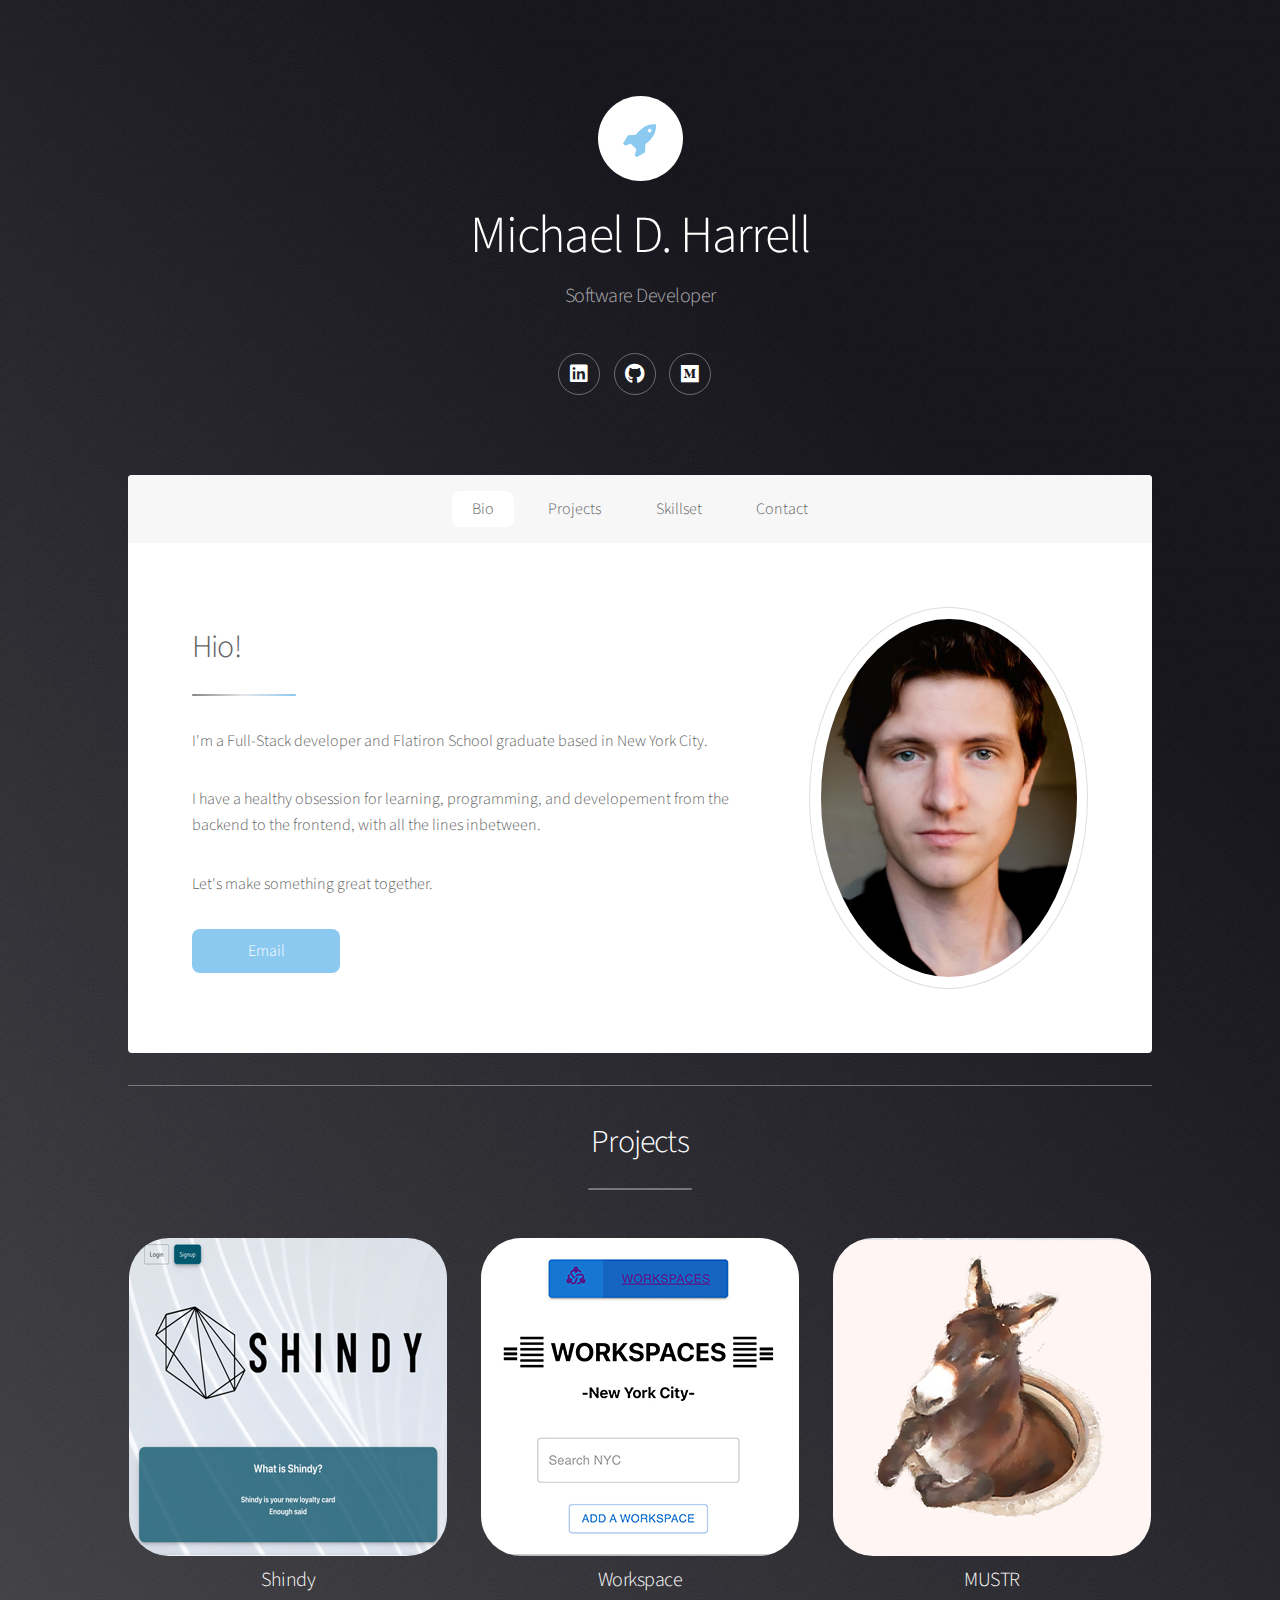
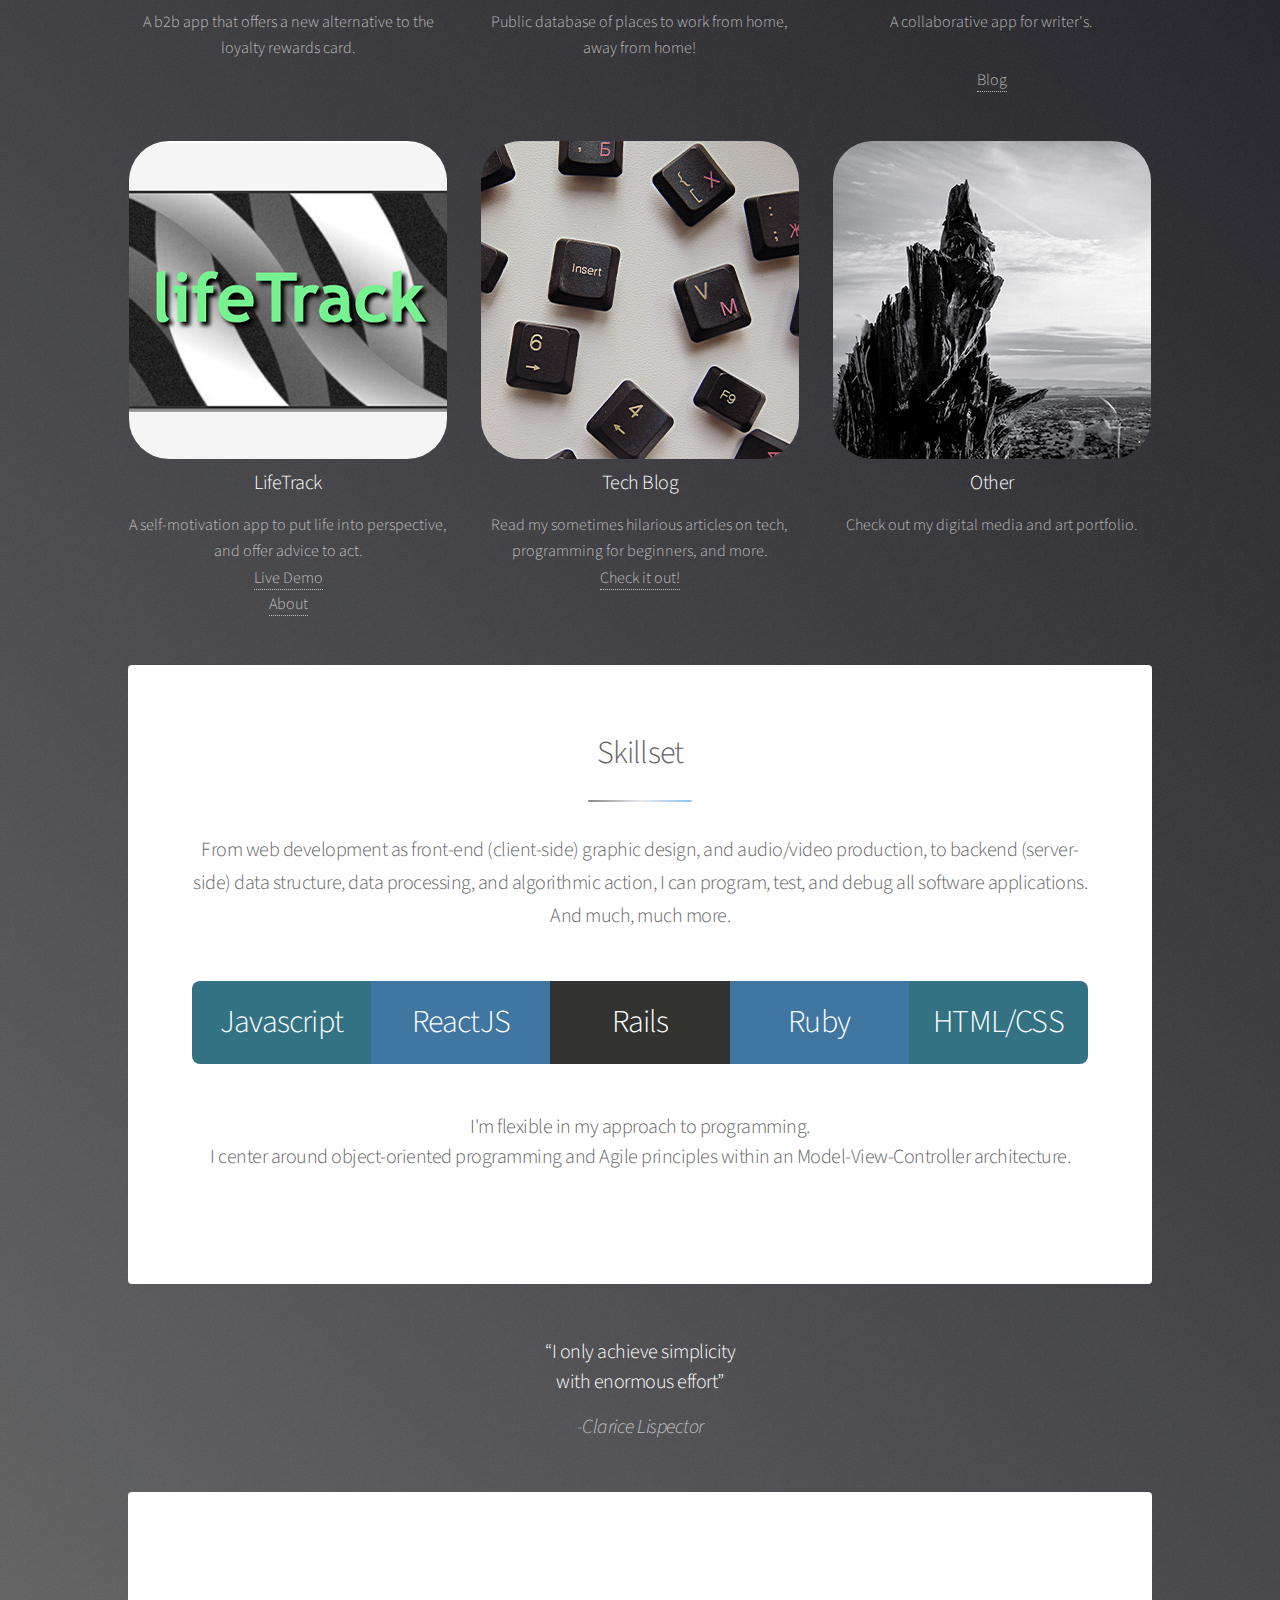
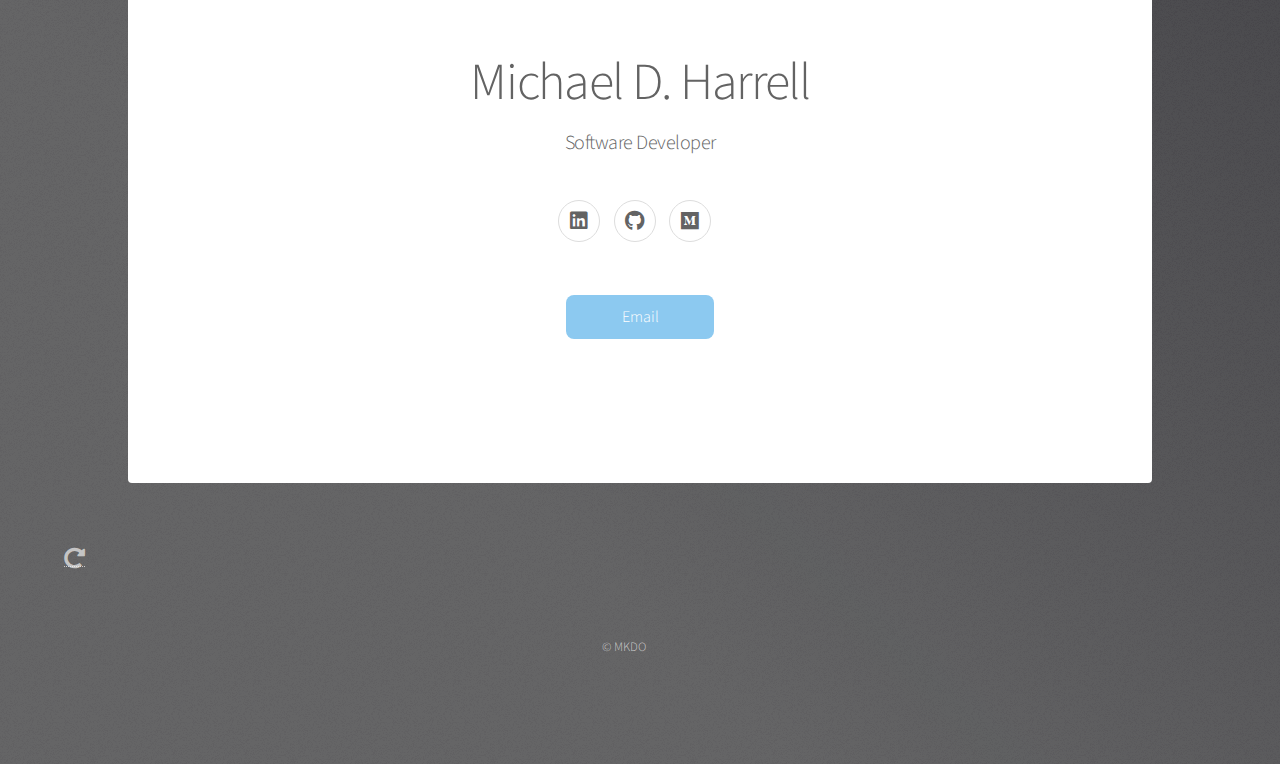
==== index.html @ c62cc888 "initial commit" ====
<!DOCTYPE HTML>

<html>
	<head>
		<title>MKDO - Michael D Harrell</title>
		<meta charset="utf-8" />
		<meta name="viewport" content="width=device-width, initial-scale=1, user-scalable=no" />
		<link rel="stylesheet" href="assets/css/main.css" />
		<noscript><link rel="stylesheet" href="assets/css/noscript.css" /></noscript>
	</head>
	<body class="is-preload">

		<!-- Wrapper -->
			<div id="wrapper">

				<!-- Header -->
					<header id="header" class="alt">
						<span class="logo"><img src="images/logo.svg" alt="" /></span>
						<h1>Michael D. Harrell</h1>
						<p>
						Software Developer
						<br/></p>
						<ul class="icons">
							
							<li><a href="https://www.linkedin.com/in/mdharrell/" class="icon brands fa-linkedin alt" target="_blank"><span class="label">LinkedIn</span></a></li>
							<li><a href="https://github.com/mikahado" class="icon brands fa-github alt" target="_blank"><span class="label">GitHub</span></a></li>
							<li><a href="https://medium.com/@mikahado" class="icon brands fa-medium alt" target="_blank"><span class="label">Medium</span></a></li>
							<br/>
							
						</ul>
					</header>

				<!-- Nav -->
					<nav id="nav">
						<ul>
							<li><a href="#intro" class="active">Bio</a></li>
							<li><a href="#first">Projects</a></li>
							<li><a href="#second">Skillset</a></li>
							<li><a href="#cta">Contact</a></li>
						</ul>
					</nav>

				<!-- Main -->
					<div id="main">

						<!-- Introduction -->
							<section id="intro" class="main">
								<div class="spotlight">
									<div class="content">
										<header class="major">
											<h2>Hio!</h2>
										</header>
										
											<p>I'm a Full-Stack developer and Flatiron School graduate based in New York City.  
											</p>
											<p>I have a healthy obsession for learning, programming, and developement from the backend to the frontend, with all the lines inbetween.
											</p>
											<p>Let's make something great together. </p>
										
											
										<ul class="actions">
											<!-- <li><a href="bio.html" class="button">Read full bio</a></li> -->
											<li><a href="mailto:maikaharrell@gmail.com" class="button primary">Email</a></li>
										</ul>
									</div>
									<span class="image"><img src="images/mdharrell_small.jpg" alt="" /></span>
								</div>
								
							</section>
					</div>
			</div>

				<div id="wrapper">

						<!-- First Section -->
							<section id="first" class="main special">
								<header class="major">
									<hr/>
									<h2>Projects</h2>
								</header>
								
								<ul class="features">
									
									<li>
										
										<span class="image">
											<a target="_blank"  href="https://youtu.be/P2PpG6NVFHs">
											<img src="images/shindy_screenshot_smallv.jpg" alt="shindy" />
											</a>
										</span>
										
										<h3>Shindy</h3>
										<p>A b2b app that offers a new alternative to the loyalty rewards card.</p>
									
									</li>
								
									<li>
										
											<span class="image">
												<a target="_blank"  href="https://youtu.be/khm_k8wRPrE">
												<img src="images/workspaces_screenshot_small.jpg" alt="Workspace" />
											</a>
											</span>
										
										<h3>Workspace</h3>
										<p>Public database of places to work from home, away from home!</p>
									</li>
									<li>
										<!-- <span class="icon solid major style6 fa-code"></span> -->
										
											<span class="image">
												<a target="_blank"  href="https://youtu.be/iMSgcv0vcgU">
												<img src="images/teh_screenshot_small.jpg" alt="MUSTR" />
											</a>
											</span>
										
										<h3>MUSTR</h3>
										<p>A collaborative app for writer's.</p>
										<a href="https://medium.com/@mikahado/console-blog-lifetrack-38d3f0a2bafc" target="_blank">Blog</a>
									</li>
									<li>
										<span class="image">
											<a target="_blank"  href="https://youtu.be/rjQ2OZssWQ4">
											<img src="images/lifetrack_screenshot_small.jpg" alt="" />
											</a>
										</span>
										<h3>LifeTrack</h3>
										<p>A self-motivation app to put life into perspective, and offer advice to act.
											<br/>

										<a href="https://medium.com/@mikahado/console-blog-lifetrack-38d3f0a2bafc" target="_blank">Live Demo</a>
										<br/>
										<a href="https://medium.com/@mikahado/console-blog-lifetrack-38d3f0a2bafc" target="_blank">About</a>
										
									</p>

									</li>

									<li>
										<span class="image">
											<a target="_blank"  href="https://medium.com/@mikahado">
											<img src="images/keyboard2_screenshot_small.jpg" alt="" />
										</a>
										</span>
										<h3>Tech Blog</h3>
										<p>Read my sometimes hilarious articles on tech, programming for beginners, and more.
											<br />
										<a href="https://medium.com/@mikahado" target="_blank">Check it out!</a>
										</p>
										
									</li>

									<li>
										<span class="image">
											<a target="_blank"  href="https://maikaharrell.myportfolio.com/home">
											<img src="images/nm_screenshot_small.jpg" alt="" />
											</a>
										</span>
										<h3>Other</h3>
										<p>Check out my digital media and art portfolio.</p>
									</li>

								</ul>
								<!-- <footer class="major">
									<ul class="actions special">
										<li><a href="generic.html" class="button">More Projects</a></li>
									</ul>
								</footer> -->

							</section>
						</div>
						<!-- Second Section -->
					<div id="wrapper">
						<div id="main">
							<section id="second" class="main special">
								<header class="major">
									<h2>Skillset</h2>
									<p>From web development as front-end (client-side) graphic design, and audio/video production, to backend (server-side) data structure, data processing, and algorithmic action, I can program, test, and debug all software applications. And much, much more.</p>
									
								</header>
								<ul class="statistics">
									<li class="style3">
										
										<strong>Javascript</strong> 
									</li>
									<li class="style1">
										
										<strong>ReactJS</strong> 
									</li>
									<li class="style2">
									
										<strong>Rails</strong> 
									</li>
									<li class="style1">
						
										<strong>Ruby</strong> 
									</li>
									<li class="style3">
										
										<strong>HTML/CSS</strong> 
									</li>
								</ul>
								
								<h3>I'm flexible in my approach to programming. <br/> I center around object-oriented programming and Agile principles within an Model-View-Controller architecture. </h3> 
						
								<footer class="major">
									<ul class="actions special">
										<!-- <li><a href="generic.html" class="button">Learn More</a></li> -->
									</ul>
								</footer>
							</section>
						</div>
					</div>
						<!-- Get Started -->
						<div id="wrapper">
							<section id="cta" class="main special">
								<header class="major">
									<br/><br/>
									<h3>“I only achieve simplicity <br />      with enormous effort”</h3>
									<p><em>-Clarice Lispector</em></p>
									
								</header>
								
								
							</section>
						</div>

					</div>
					<div id="wrapper">


		
						<!-- Main -->
							<div id="main">
		
								<!-- Introduction -->
									<section id="intro" class="main">
										<div class="spotlight">
											<!-- <span class="image"><img src="images/mdharrell_small.jpg" alt="" /></span> -->
											<div class="content">
												<header id="header" class="alt">
											
													<h1>Michael D. Harrell</h1>
													<p>
													Software Developer
													</p>
													<ul class="icons">
														
														<li><a href="https://www.linkedin.com/in/mdharrell/" class="icon brands fa-linkedin alt" target="_blank"><span class="label">LinkedIn</span></a></li>
														<li><a href="https://github.com/mikahado" class="icon brands fa-github alt" target="_blank"><span class="label">GitHub</span></a></li>
														<li><a href="https://medium.com/@mikahado" class="icon brands fa-medium alt" target="_blank"><span class="label">Medium</span></a></li>
														<br/>
<br /><br />
														
															<ul class="actions special">
																<li><a href="mailto:maikaharrell@gmail.com" class="button primary">Email</a></li>
															</ul>
														
														
													</ul>
												</header>
											</div>

											<!-- <footer class="major">
									<ul class="actions special">
										<li><a href="mailto:maikaharrell@gmail.com" class="button primary">Email</a></li>
									</ul>
								</footer> -->
											
										</div>
										
									</section>
							</div>
					</div>

					


					<footer id="footer" class="main">

						<ul class="icons">
														
							<li>
								<a href="#" class="fas fa-redo-alt fa-lg" >
								
								
								<span class="label"></span></a>
							</li>
							
						</ul>
						
						<p class="copyright">&copy; MKDO </p>
					</footer>

			</div>

		<!-- Scripts -->
			<script src="assets/js/jquery.min.js"></script>
			<script src="assets/js/jquery.scrollex.min.js"></script>
			<script src="assets/js/jquery.scrolly.min.js"></script>
			<script src="assets/js/browser.min.js"></script>
			<script src="assets/js/breakpoints.min.js"></script>
			<script src="assets/js/util.js"></script>
			<script src="assets/js/main.js"></script>

	</body>
</html>
---- assets/css/main.css ----
@import url(fontawesome-all.min.css);
@import 'https://fonts.googleapis.com/css?family=Source+Sans+Pro:300,400';


html, body, div, span, applet, object,
iframe, h1, h2, h3, h4, h5, h6, p, blockquote,
pre, a, abbr, acronym, address, big, cite,
code, del, dfn, em, img, ins, kbd, q, s, samp,
small, strike, strong, sub, sup, tt, var, b,
u, i, center, dl, dt, dd, ol, ul, li, fieldset,
form, label, legend, table, caption, tbody,
tfoot, thead, tr, th, td, article, aside,
canvas, details, embed, figure, figcaption,
footer, header, hgroup, menu, nav, output, ruby,
section, summary, time, mark, audio, video {
	margin: 0;
	padding: 0;
	border: 0;
	font-size: 100%;
	font: inherit;
	vertical-align: baseline;}

article, aside, details, figcaption, figure,
footer, header, hgroup, menu, nav, section {
	display: block;}

body {
	line-height: 1;
}

ol, ul {
	list-style: none;
}

blockquote, q {
	quotes: none;
}

	blockquote:before, blockquote:after, q:before, q:after {
		content: '';
		content: none;
	}

table {
	border-collapse: collapse;
	border-spacing: 0;
}

body {
	-webkit-text-size-adjust: none;
}

mark {
	background-color: transparent;
	color: inherit;
}

input::-moz-focus-inner {
	border: 0;
	padding: 0;
}

input, select, textarea {
	-moz-appearance: none;
	-webkit-appearance: none;
	-ms-appearance: none;
	appearance: none;
}

/* Basic */

	@-ms-viewport {
		width: device-width;
	}

	body {
		-ms-overflow-style: scrollbar;
	}

	@media screen and (max-width: 480px) {

		html, body {
			min-width: 320px;
		}

	}

	html {
		box-sizing: border-box;
	}

	*, *:before, *:after {
		box-sizing: inherit;
	}

	body {
		background-color: #d0cbce;
		background-image: url("images/overlay.png"), -moz-linear-gradient(45deg, #f2eff0 15%, #0f0f0f 85%);
		background-image: url("images/overlay.png"), -webkit-linear-gradient(45deg, #f0ebec 15%, #19191a 85%);
		background-image: url("images/overlay.png"), -ms-linear-gradient(45deg, #e1dedf 15%, #131313 85%);
		background-image: url("images/overlay.png"), linear-gradient(45deg, #636262 15%, #131118 85%);
	}

		body.is-preload *, body.is-preload *:before, body.is-preload *:after {
			-moz-animation: none !important;
			-webkit-animation: none !important;
			-ms-animation: none !important;
			animation: none !important;
			-moz-transition: none !important;
			-webkit-transition: none !important;
			-ms-transition: none !important;
			transition: none !important;
		}

/* Type */

	body {
		background-color: #111111;
		color: rgba(255, 255, 255, 0.65);
	}

	body, input, select, textarea {
		font-family: "Source Sans Pro", Helvetica, sans-serif;
		font-size: 17pt;
		font-weight: 300;
		line-height: 1.65;
	}

		@media screen and (max-width: 1680px) {

			body, input, select, textarea {
				font-size: 14pt;
			}

		}

		@media screen and (max-width: 1280px) {

			body, input, select, textarea {
				font-size: 12pt;
			}

		}

		@media screen and (max-width: 360px) {

			body, input, select, textarea {
				font-size: 11pt;
			}

		}

	a {
		-moz-transition: color 0.2s ease, border-bottom 0.2s ease;
		-webkit-transition: color 0.2s ease, border-bottom 0.2s ease;
		-ms-transition: color 0.2s ease, border-bottom 0.2s ease;
		transition: color 0.2s ease, border-bottom 0.2s ease;
		text-decoration: none;
		border-bottom: dotted 1px;
		color: inherit;
	}

		a:hover {
			border-bottom-color: transparent;
		}

	strong, b {
		font-weight: 400;
	}

	em, i {
		font-style: italic;
	}

	p {
		margin: 0 0 2em 0;
	}

		p.content {
			-moz-columns: 20em 2;
			-webkit-columns: 20em 2;
			-ms-columns: 20em 2;
			columns: 20em 2;
			-moz-column-gap: 2em;
			-webkit-column-gap: 2em;
			-ms-column-gap: 2em;
			column-gap: 2em;
			text-align: justify;
		}

	h1, h2, h3, h4, h5, h6 {
		font-weight: 300;
		line-height: 1.5;
		margin: 0 0 0.7em 0;
		letter-spacing: -0.025em;
	}

		h1 a, h2 a, h3 a, h4 a, h5 a, h6 a {
			color: inherit;
			text-decoration: none;
		}

	h1 {
		font-size: 2.5em;
		line-height: 1.2;
	}

	h2 {
		font-size: 1.5em;
	}

	h3 {
		font-size: 1.25em;
	}

	h4 {
		font-size: 1.1em;
	}

	h5 {
		font-size: 0.9em;
	}

	h6 {
		font-size: 0.7em;
	}

	@media screen and (max-width: 736px) {

		h1 {
			font-size: 2em;
		}

	}

	sub {
		font-size: 0.8em;
		position: relative;
		top: 0.5em;
	}

	sup {
		font-size: 0.8em;
		position: relative;
		top: -0.5em;
	}

	blockquote {
		border-left: solid 4px;
		font-style: italic;
		margin: 0 0 2em 0;
		padding: 0.5em 0 0.5em 2em;
	}

	code {
		border-radius: 8px;
		border: solid 1px;
		font-family: "Courier New", monospace;
		font-size: 0.9em;
		margin: 0 0.25em;
		padding: 0.25em 0.65em;
	}

	pre {
		-webkit-overflow-scrolling: touch;
		font-family: "Courier New", monospace;
		font-size: 0.9em;
		margin: 0 0 2em 0;
	}

		pre code {
			display: block;
			line-height: 1.75;
			padding: 1em 1.5em;
			overflow-x: auto;
		}

	hr {
		border: 0;
		border-bottom: solid 1px;
		margin: 2em 0;
	}

		hr.major {
			margin: 3em 0;
		}

	.align-left {
		text-align: left;
	}

	.align-center {
		text-align: center;
	}

	.align-right {
		text-align: right;
	}

	input, select, textarea {
		color: #ffffff;
	}

	a:hover {
		color: #ffffff;
	}

	strong, b {
		color: #ffffff;
	}

	h1, h2, h3, h4, h5, h6 {
		color: #ffffff;
	}

	blockquote {
		border-left-color: rgba(255, 255, 255, 0.35);
	}

	code {
		background: rgba(255, 255, 255, 0.075);
		border-color: rgba(255, 255, 255, 0.35);
	}

	hr {
		border-bottom-color: rgba(255, 255, 255, 0.35);
	}

/* Row */

	.row {
		display: flex;
		flex-wrap: wrap;
		box-sizing: border-box;
		align-items: stretch;
	}

		.row > * {
			box-sizing: border-box;
		}

		.row.gtr-uniform > * > :last-child {
			margin-bottom: 0;
		}

		.row.aln-left {
			justify-content: flex-start;
		}

		.row.aln-center {
			justify-content: center;
		}

		.row.aln-right {
			justify-content: flex-end;
		}

		.row.aln-top {
			align-items: flex-start;
		}

		.row.aln-middle {
			align-items: center;
		}

		.row.aln-bottom {
			align-items: flex-end;
		}

		.row > .imp {
			order: -1;
		}

		.row > .col-1 {
			width: 8.33333%;
		}

		.row > .off-1 {
			margin-left: 8.33333%;
		}

		.row > .col-2 {
			width: 16.66667%;
		}

		.row > .off-2 {
			margin-left: 16.66667%;
		}

		.row > .col-3 {
			width: 25%;
		}

		.row > .off-3 {
			margin-left: 25%;
		}

		.row > .col-4 {
			width: 33.33333%;
		}

		.row > .off-4 {
			margin-left: 33.33333%;
		}

		.row > .col-5 {
			width: 41.66667%;
		}

		.row > .off-5 {
			margin-left: 41.66667%;
		}

		.row > .col-6 {
			width: 50%;
		}

		.row > .off-6 {
			margin-left: 50%;
		}

		.row > .col-7 {
			width: 58.33333%;
		}

		.row > .off-7 {
			margin-left: 58.33333%;
		}

		.row > .col-8 {
			width: 66.66667%;
		}

		.row > .off-8 {
			margin-left: 66.66667%;
		}

		.row > .col-9 {
			width: 75%;
		}

		.row > .off-9 {
			margin-left: 75%;
		}

		.row > .col-10 {
			width: 83.33333%;
		}

		.row > .off-10 {
			margin-left: 83.33333%;
		}

		.row > .col-11 {
			width: 91.66667%;
		}

		.row > .off-11 {
			margin-left: 91.66667%;
		}

		.row > .col-12 {
			width: 100%;
		}

		.row > .off-12 {
			margin-left: 100%;
		}

		.row.gtr-0 {
			margin-top: 0;
			margin-left: 0em;
		}

			.row.gtr-0 > * {
				padding: 0 0 0 0em;
			}

			.row.gtr-0.gtr-uniform {
				margin-top: 0em;
			}

				.row.gtr-0.gtr-uniform > * {
					padding-top: 0em;
				}

		.row.gtr-25 {
			margin-top: 0;
			margin-left: -0.375em;
		}

			.row.gtr-25 > * {
				padding: 0 0 0 0.375em;
			}

			.row.gtr-25.gtr-uniform {
				margin-top: -0.375em;
			}

				.row.gtr-25.gtr-uniform > * {
					padding-top: 0.375em;
				}

		.row.gtr-50 {
			margin-top: 0;
			margin-left: -0.75em;
		}

			.row.gtr-50 > * {
				padding: 0 0 0 0.75em;
			}

			.row.gtr-50.gtr-uniform {
				margin-top: -0.75em;
			}

				.row.gtr-50.gtr-uniform > * {
					padding-top: 0.75em;
				}

		.row {
			margin-top: 0;
			margin-left: -1.5em;
		}

			.row > * {
				padding: 0 0 0 1.5em;
			}

			.row.gtr-uniform {
				margin-top: -1.5em;
			}

				.row.gtr-uniform > * {
					padding-top: 1.5em;
				}

		.row.gtr-150 {
			margin-top: 0;
			margin-left: -2.25em;
		}

			.row.gtr-150 > * {
				padding: 0 0 0 2.25em;
			}

			.row.gtr-150.gtr-uniform {
				margin-top: -2.25em;
			}

				.row.gtr-150.gtr-uniform > * {
					padding-top: 2.25em;
				}

		.row.gtr-200 {
			margin-top: 0;
			margin-left: -3em;
		}

			.row.gtr-200 > * {
				padding: 0 0 0 3em;
			}

			.row.gtr-200.gtr-uniform {
				margin-top: -3em;
			}

				.row.gtr-200.gtr-uniform > * {
					padding-top: 3em;
				}

		@media screen and (max-width: 1680px) {

			.row {
				display: flex;
				flex-wrap: wrap;
				box-sizing: border-box;
				align-items: stretch;
			}

				.row > * {
					box-sizing: border-box;
				}

				.row.gtr-uniform > * > :last-child {
					margin-bottom: 0;
				}

				.row.aln-left {
					justify-content: flex-start;
				}

				.row.aln-center {
					justify-content: center;
				}

				.row.aln-right {
					justify-content: flex-end;
				}

				.row.aln-top {
					align-items: flex-start;
				}

				.row.aln-middle {
					align-items: center;
				}

				.row.aln-bottom {
					align-items: flex-end;
				}

				.row > .imp-xlarge {
					order: -1;
				}

				.row > .col-1-xlarge {
					width: 8.33333%;
				}

				.row > .off-1-xlarge {
					margin-left: 8.33333%;
				}

				.row > .col-2-xlarge {
					width: 16.66667%;
				}

				.row > .off-2-xlarge {
					margin-left: 16.66667%;
				}

				.row > .col-3-xlarge {
					width: 25%;
				}

				.row > .off-3-xlarge {
					margin-left: 25%;
				}

				.row > .col-4-xlarge {
					width: 33.33333%;
				}

				.row > .off-4-xlarge {
					margin-left: 33.33333%;
				}

				.row > .col-5-xlarge {
					width: 41.66667%;
				}

				.row > .off-5-xlarge {
					margin-left: 41.66667%;
				}

				.row > .col-6-xlarge {
					width: 50%;
				}

				.row > .off-6-xlarge {
					margin-left: 50%;
				}

				.row > .col-7-xlarge {
					width: 58.33333%;
				}

				.row > .off-7-xlarge {
					margin-left: 58.33333%;
				}

				.row > .col-8-xlarge {
					width: 66.66667%;
				}

				.row > .off-8-xlarge {
					margin-left: 66.66667%;
				}

				.row > .col-9-xlarge {
					width: 75%;
				}

				.row > .off-9-xlarge {
					margin-left: 75%;
				}

				.row > .col-10-xlarge {
					width: 83.33333%;
				}

				.row > .off-10-xlarge {
					margin-left: 83.33333%;
				}

				.row > .col-11-xlarge {
					width: 91.66667%;
				}

				.row > .off-11-xlarge {
					margin-left: 91.66667%;
				}

				.row > .col-12-xlarge {
					width: 100%;
				}

				.row > .off-12-xlarge {
					margin-left: 100%;
				}

				.row.gtr-0 {
					margin-top: 0;
					margin-left: 0em;
				}

					.row.gtr-0 > * {
						padding: 0 0 0 0em;
					}

					.row.gtr-0.gtr-uniform {
						margin-top: 0em;
					}

						.row.gtr-0.gtr-uniform > * {
							padding-top: 0em;
						}

				.row.gtr-25 {
					margin-top: 0;
					margin-left: -0.375em;
				}

					.row.gtr-25 > * {
						padding: 0 0 0 0.375em;
					}

					.row.gtr-25.gtr-uniform {
						margin-top: -0.375em;
					}

						.row.gtr-25.gtr-uniform > * {
							padding-top: 0.375em;
						}

				.row.gtr-50 {
					margin-top: 0;
					margin-left: -0.75em;
				}

					.row.gtr-50 > * {
						padding: 0 0 0 0.75em;
					}

					.row.gtr-50.gtr-uniform {
						margin-top: -0.75em;
					}

						.row.gtr-50.gtr-uniform > * {
							padding-top: 0.75em;
						}

				.row {
					margin-top: 0;
					margin-left: -1.5em;
				}

					.row > * {
						padding: 0 0 0 1.5em;
					}

					.row.gtr-uniform {
						margin-top: -1.5em;
					}

						.row.gtr-uniform > * {
							padding-top: 1.5em;
						}

				.row.gtr-150 {
					margin-top: 0;
					margin-left: -2.25em;
				}

					.row.gtr-150 > * {
						padding: 0 0 0 2.25em;
					}

					.row.gtr-150.gtr-uniform {
						margin-top: -2.25em;
					}

						.row.gtr-150.gtr-uniform > * {
							padding-top: 2.25em;
						}

				.row.gtr-200 {
					margin-top: 0;
					margin-left: -3em;
				}

					.row.gtr-200 > * {
						padding: 0 0 0 3em;
					}

					.row.gtr-200.gtr-uniform {
						margin-top: -3em;
					}

						.row.gtr-200.gtr-uniform > * {
							padding-top: 3em;
						}

		}

		@media screen and (max-width: 1280px) {

			.row {
				display: flex;
				flex-wrap: wrap;
				box-sizing: border-box;
				align-items: stretch;
			}

				.row > * {
					box-sizing: border-box;
				}

				.row.gtr-uniform > * > :last-child {
					margin-bottom: 0;
				}

				.row.aln-left {
					justify-content: flex-start;
				}

				.row.aln-center {
					justify-content: center;
				}

				.row.aln-right {
					justify-content: flex-end;
				}

				.row.aln-top {
					align-items: flex-start;
				}

				.row.aln-middle {
					align-items: center;
				}

				.row.aln-bottom {
					align-items: flex-end;
				}

				.row > .imp-large {
					order: -1;
				}

				.row > .col-1-large {
					width: 8.33333%;
				}

				.row > .off-1-large {
					margin-left: 8.33333%;
				}

				.row > .col-2-large {
					width: 16.66667%;
				}

				.row > .off-2-large {
					margin-left: 16.66667%;
				}

				.row > .col-3-large {
					width: 25%;
				}

				.row > .off-3-large {
					margin-left: 25%;
				}

				.row > .col-4-large {
					width: 33.33333%;
				}

				.row > .off-4-large {
					margin-left: 33.33333%;
				}

				.row > .col-5-large {
					width: 41.66667%;
				}

				.row > .off-5-large {
					margin-left: 41.66667%;
				}

				.row > .col-6-large {
					width: 50%;
				}

				.row > .off-6-large {
					margin-left: 50%;
				}

				.row > .col-7-large {
					width: 58.33333%;
				}

				.row > .off-7-large {
					margin-left: 58.33333%;
				}

				.row > .col-8-large {
					width: 66.66667%;
				}

				.row > .off-8-large {
					margin-left: 66.66667%;
				}

				.row > .col-9-large {
					width: 75%;
				}

				.row > .off-9-large {
					margin-left: 75%;
				}

				.row > .col-10-large {
					width: 83.33333%;
				}

				.row > .off-10-large {
					margin-left: 83.33333%;
				}

				.row > .col-11-large {
					width: 91.66667%;
				}

				.row > .off-11-large {
					margin-left: 91.66667%;
				}

				.row > .col-12-large {
					width: 100%;
				}

				.row > .off-12-large {
					margin-left: 100%;
				}

				.row.gtr-0 {
					margin-top: 0;
					margin-left: 0em;
				}

					.row.gtr-0 > * {
						padding: 0 0 0 0em;
					}

					.row.gtr-0.gtr-uniform {
						margin-top: 0em;
					}

						.row.gtr-0.gtr-uniform > * {
							padding-top: 0em;
						}

				.row.gtr-25 {
					margin-top: 0;
					margin-left: -0.375em;
				}

					.row.gtr-25 > * {
						padding: 0 0 0 0.375em;
					}

					.row.gtr-25.gtr-uniform {
						margin-top: -0.375em;
					}

						.row.gtr-25.gtr-uniform > * {
							padding-top: 0.375em;
						}

				.row.gtr-50 {
					margin-top: 0;
					margin-left: -0.75em;
				}

					.row.gtr-50 > * {
						padding: 0 0 0 0.75em;
					}

					.row.gtr-50.gtr-uniform {
						margin-top: -0.75em;
					}

						.row.gtr-50.gtr-uniform > * {
							padding-top: 0.75em;
						}

				.row {
					margin-top: 0;
					margin-left: -1.5em;
				}

					.row > * {
						padding: 0 0 0 1.5em;
					}

					.row.gtr-uniform {
						margin-top: -1.5em;
					}

						.row.gtr-uniform > * {
							padding-top: 1.5em;
						}

				.row.gtr-150 {
					margin-top: 0;
					margin-left: -2.25em;
				}

					.row.gtr-150 > * {
						padding: 0 0 0 2.25em;
					}

					.row.gtr-150.gtr-uniform {
						margin-top: -2.25em;
					}

						.row.gtr-150.gtr-uniform > * {
							padding-top: 2.25em;
						}

				.row.gtr-200 {
					margin-top: 0;
					margin-left: -3em;
				}

					.row.gtr-200 > * {
						padding: 0 0 0 3em;
					}

					.row.gtr-200.gtr-uniform {
						margin-top: -3em;
					}

						.row.gtr-200.gtr-uniform > * {
							padding-top: 3em;
						}

		}

		@media screen and (max-width: 980px) {

			.row {
				display: flex;
				flex-wrap: wrap;
				box-sizing: border-box;
				align-items: stretch;
			}

				.row > * {
					box-sizing: border-box;
				}

				.row.gtr-uniform > * > :last-child {
					margin-bottom: 0;
				}

				.row.aln-left {
					justify-content: flex-start;
				}

				.row.aln-center {
					justify-content: center;
				}

				.row.aln-right {
					justify-content: flex-end;
				}

				.row.aln-top {
					align-items: flex-start;
				}

				.row.aln-middle {
					align-items: center;
				}

				.row.aln-bottom {
					align-items: flex-end;
				}

				.row > .imp-medium {
					order: -1;
				}

				.row > .col-1-medium {
					width: 8.33333%;
				}

				.row > .off-1-medium {
					margin-left: 8.33333%;
				}

				.row > .col-2-medium {
					width: 16.66667%;
				}

				.row > .off-2-medium {
					margin-left: 16.66667%;
				}

				.row > .col-3-medium {
					width: 25%;
				}

				.row > .off-3-medium {
					margin-left: 25%;
				}

				.row > .col-4-medium {
					width: 33.33333%;
				}

				.row > .off-4-medium {
					margin-left: 33.33333%;
				}

				.row > .col-5-medium {
					width: 41.66667%;
				}

				.row > .off-5-medium {
					margin-left: 41.66667%;
				}

				.row > .col-6-medium {
					width: 50%;
				}

				.row > .off-6-medium {
					margin-left: 50%;
				}

				.row > .col-7-medium {
					width: 58.33333%;
				}

				.row > .off-7-medium {
					margin-left: 58.33333%;
				}

				.row > .col-8-medium {
					width: 66.66667%;
				}

				.row > .off-8-medium {
					margin-left: 66.66667%;
				}

				.row > .col-9-medium {
					width: 75%;
				}

				.row > .off-9-medium {
					margin-left: 75%;
				}

				.row > .col-10-medium {
					width: 83.33333%;
				}

				.row > .off-10-medium {
					margin-left: 83.33333%;
				}

				.row > .col-11-medium {
					width: 91.66667%;
				}

				.row > .off-11-medium {
					margin-left: 91.66667%;
				}

				.row > .col-12-medium {
					width: 100%;
				}

				.row > .off-12-medium {
					margin-left: 100%;
				}

				.row.gtr-0 {
					margin-top: 0;
					margin-left: 0em;
				}

					.row.gtr-0 > * {
						padding: 0 0 0 0em;
					}

					.row.gtr-0.gtr-uniform {
						margin-top: 0em;
					}

						.row.gtr-0.gtr-uniform > * {
							padding-top: 0em;
						}

				.row.gtr-25 {
					margin-top: 0;
					margin-left: -0.375em;
				}

					.row.gtr-25 > * {
						padding: 0 0 0 0.375em;
					}

					.row.gtr-25.gtr-uniform {
						margin-top: -0.375em;
					}

						.row.gtr-25.gtr-uniform > * {
							padding-top: 0.375em;
						}

				.row.gtr-50 {
					margin-top: 0;
					margin-left: -0.75em;
				}

					.row.gtr-50 > * {
						padding: 0 0 0 0.75em;
					}

					.row.gtr-50.gtr-uniform {
						margin-top: -0.75em;
					}

						.row.gtr-50.gtr-uniform > * {
							padding-top: 0.75em;
						}

				.row {
					margin-top: 0;
					margin-left: -1.5em;
				}

					.row > * {
						padding: 0 0 0 1.5em;
					}

					.row.gtr-uniform {
						margin-top: -1.5em;
					}

						.row.gtr-uniform > * {
							padding-top: 1.5em;
						}

				.row.gtr-150 {
					margin-top: 0;
					margin-left: -2.25em;
				}

					.row.gtr-150 > * {
						padding: 0 0 0 2.25em;
					}

					.row.gtr-150.gtr-uniform {
						margin-top: -2.25em;
					}

						.row.gtr-150.gtr-uniform > * {
							padding-top: 2.25em;
						}

				.row.gtr-200 {
					margin-top: 0;
					margin-left: -3em;
				}

					.row.gtr-200 > * {
						padding: 0 0 0 3em;
					}

					.row.gtr-200.gtr-uniform {
						margin-top: -3em;
					}

						.row.gtr-200.gtr-uniform > * {
							padding-top: 3em;
						}

		}

		@media screen and (max-width: 736px) {

			.row {
				display: flex;
				flex-wrap: wrap;
				box-sizing: border-box;
				align-items: stretch;
			}

				.row > * {
					box-sizing: border-box;
				}

				.row.gtr-uniform > * > :last-child {
					margin-bottom: 0;
				}

				.row.aln-left {
					justify-content: flex-start;
				}

				.row.aln-center {
					justify-content: center;
				}

				.row.aln-right {
					justify-content: flex-end;
				}

				.row.aln-top {
					align-items: flex-start;
				}

				.row.aln-middle {
					align-items: center;
				}

				.row.aln-bottom {
					align-items: flex-end;
				}

				.row > .imp-small {
					order: -1;
				}

				.row > .col-1-small {
					width: 8.33333%;
				}

				.row > .off-1-small {
					margin-left: 8.33333%;
				}

				.row > .col-2-small {
					width: 16.66667%;
				}

				.row > .off-2-small {
					margin-left: 16.66667%;
				}

				.row > .col-3-small {
					width: 25%;
				}

				.row > .off-3-small {
					margin-left: 25%;
				}

				.row > .col-4-small {
					width: 33.33333%;
				}

				.row > .off-4-small {
					margin-left: 33.33333%;
				}

				.row > .col-5-small {
					width: 41.66667%;
				}

				.row > .off-5-small {
					margin-left: 41.66667%;
				}

				.row > .col-6-small {
					width: 50%;
				}

				.row > .off-6-small {
					margin-left: 50%;
				}

				.row > .col-7-small {
					width: 58.33333%;
				}

				.row > .off-7-small {
					margin-left: 58.33333%;
				}

				.row > .col-8-small {
					width: 66.66667%;
				}

				.row > .off-8-small {
					margin-left: 66.66667%;
				}

				.row > .col-9-small {
					width: 75%;
				}

				.row > .off-9-small {
					margin-left: 75%;
				}

				.row > .col-10-small {
					width: 83.33333%;
				}

				.row > .off-10-small {
					margin-left: 83.33333%;
				}

				.row > .col-11-small {
					width: 91.66667%;
				}

				.row > .off-11-small {
					margin-left: 91.66667%;
				}

				.row > .col-12-small {
					width: 100%;
				}

				.row > .off-12-small {
					margin-left: 100%;
				}

				.row.gtr-0 {
					margin-top: 0;
					margin-left: 0em;
				}

					.row.gtr-0 > * {
						padding: 0 0 0 0em;
					}

					.row.gtr-0.gtr-uniform {
						margin-top: 0em;
					}

						.row.gtr-0.gtr-uniform > * {
							padding-top: 0em;
						}

				.row.gtr-25 {
					margin-top: 0;
					margin-left: -0.25em;
				}

					.row.gtr-25 > * {
						padding: 0 0 0 0.25em;
					}

					.row.gtr-25.gtr-uniform {
						margin-top: -0.25em;
					}

						.row.gtr-25.gtr-uniform > * {
							padding-top: 0.25em;
						}

				.row.gtr-50 {
					margin-top: 0;
					margin-left: -0.5em;
				}

					.row.gtr-50 > * {
						padding: 0 0 0 0.5em;
					}

					.row.gtr-50.gtr-uniform {
						margin-top: -0.5em;
					}

						.row.gtr-50.gtr-uniform > * {
							padding-top: 0.5em;
						}

				.row {
					margin-top: 0;
					margin-left: -1em;
				}

					.row > * {
						padding: 0 0 0 1em;
					}

					.row.gtr-uniform {
						margin-top: -1em;
					}

						.row.gtr-uniform > * {
							padding-top: 1em;
						}

				.row.gtr-150 {
					margin-top: 0;
					margin-left: -1.5em;
				}

					.row.gtr-150 > * {
						padding: 0 0 0 1.5em;
					}

					.row.gtr-150.gtr-uniform {
						margin-top: -1.5em;
					}

						.row.gtr-150.gtr-uniform > * {
							padding-top: 1.5em;
						}

				.row.gtr-200 {
					margin-top: 0;
					margin-left: -2em;
				}

					.row.gtr-200 > * {
						padding: 0 0 0 2em;
					}

					.row.gtr-200.gtr-uniform {
						margin-top: -2em;
					}

						.row.gtr-200.gtr-uniform > * {
							padding-top: 2em;
						}

		}

		@media screen and (max-width: 480px) {

			.row {
				display: flex;
				flex-wrap: wrap;
				box-sizing: border-box;
				align-items: stretch;
			}

				.row > * {
					box-sizing: border-box;
				}

				.row.gtr-uniform > * > :last-child {
					margin-bottom: 0;
				}

				.row.aln-left {
					justify-content: flex-start;
				}

				.row.aln-center {
					justify-content: center;
				}

				.row.aln-right {
					justify-content: flex-end;
				}

				.row.aln-top {
					align-items: flex-start;
				}

				.row.aln-middle {
					align-items: center;
				}

				.row.aln-bottom {
					align-items: flex-end;
				}

				.row > .imp-xsmall {
					order: -1;
				}

				.row > .col-1-xsmall {
					width: 8.33333%;
				}

				.row > .off-1-xsmall {
					margin-left: 8.33333%;
				}

				.row > .col-2-xsmall {
					width: 16.66667%;
				}

				.row > .off-2-xsmall {
					margin-left: 16.66667%;
				}

				.row > .col-3-xsmall {
					width: 25%;
				}

				.row > .off-3-xsmall {
					margin-left: 25%;
				}

				.row > .col-4-xsmall {
					width: 33.33333%;
				}

				.row > .off-4-xsmall {
					margin-left: 33.33333%;
				}

				.row > .col-5-xsmall {
					width: 41.66667%;
				}

				.row > .off-5-xsmall {
					margin-left: 41.66667%;
				}

				.row > .col-6-xsmall {
					width: 50%;
				}

				.row > .off-6-xsmall {
					margin-left: 50%;
				}

				.row > .col-7-xsmall {
					width: 58.33333%;
				}

				.row > .off-7-xsmall {
					margin-left: 58.33333%;
				}

				.row > .col-8-xsmall {
					width: 66.66667%;
				}

				.row > .off-8-xsmall {
					margin-left: 66.66667%;
				}

				.row > .col-9-xsmall {
					width: 75%;
				}

				.row > .off-9-xsmall {
					margin-left: 75%;
				}

				.row > .col-10-xsmall {
					width: 83.33333%;
				}

				.row > .off-10-xsmall {
					margin-left: 83.33333%;
				}

				.row > .col-11-xsmall {
					width: 91.66667%;
				}

				.row > .off-11-xsmall {
					margin-left: 91.66667%;
				}

				.row > .col-12-xsmall {
					width: 100%;
				}

				.row > .off-12-xsmall {
					margin-left: 100%;
				}

				.row.gtr-0 {
					margin-top: 0;
					margin-left: 0em;
				}

					.row.gtr-0 > * {
						padding: 0 0 0 0em;
					}

					.row.gtr-0.gtr-uniform {
						margin-top: 0em;
					}

						.row.gtr-0.gtr-uniform > * {
							padding-top: 0em;
						}

				.row.gtr-25 {
					margin-top: 0;
					margin-left: -0.3125em;
				}

					.row.gtr-25 > * {
						padding: 0 0 0 0.3125em;
					}

					.row.gtr-25.gtr-uniform {
						margin-top: -0.3125em;
					}

						.row.gtr-25.gtr-uniform > * {
							padding-top: 0.3125em;
						}

				.row.gtr-50 {
					margin-top: 0;
					margin-left: -0.625em;
				}

					.row.gtr-50 > * {
						padding: 0 0 0 0.625em;
					}

					.row.gtr-50.gtr-uniform {
						margin-top: -0.625em;
					}

						.row.gtr-50.gtr-uniform > * {
							padding-top: 0.625em;
						}

				.row {
					margin-top: 0;
					margin-left: -1.25em;
				}

					.row > * {
						padding: 0 0 0 1.25em;
					}

					.row.gtr-uniform {
						margin-top: -1.25em;
					}

						.row.gtr-uniform > * {
							padding-top: 1.25em;
						}

				.row.gtr-150 {
					margin-top: 0;
					margin-left: -1.875em;
				}

					.row.gtr-150 > * {
						padding: 0 0 0 1.875em;
					}

					.row.gtr-150.gtr-uniform {
						margin-top: -1.875em;
					}

						.row.gtr-150.gtr-uniform > * {
							padding-top: 1.875em;
						}

				.row.gtr-200 {
					margin-top: 0;
					margin-left: -2.5em;
				}

					.row.gtr-200 > * {
						padding: 0 0 0 2.5em;
					}

					.row.gtr-200.gtr-uniform {
						margin-top: -2.5em;
					}

						.row.gtr-200.gtr-uniform > * {
							padding-top: 2.5em;
						}

		}

/* Box */

	.box {
		border-radius: 8px;
		border: solid;
		margin-bottom: 2em;
		padding: 1.5em;
	}

		.box > :last-child,
		.box > :last-child > :last-child,
		.box > :last-child > :last-child > :last-child {
			margin-bottom: 0;
		}

		.box.alt {
			border: 0;
			border-radius: 0;
			padding: 0;
		}

	.box {
		border-color: rgba(255, 255, 255, 0.35);
	}

/* Button */

	input[type="submit"],
	input[type="reset"],
	input[type="button"],
	button,
	.button {
		-moz-appearance: none;
		-webkit-appearance: none;
		-ms-appearance: none;
		appearance: none;
		-moz-transition: background-color 0.2s ease-in-out, color 0.2s ease-in-out;
		-webkit-transition: background-color 0.2s ease-in-out, color 0.2s ease-in-out;
		-ms-transition: background-color 0.2s ease-in-out, color 0.2s ease-in-out;
		transition: background-color 0.2s ease-in-out, color 0.2s ease-in-out;
		border-radius: 8px;
		border: 0;
		cursor: pointer;
		display: inline-block;
		font-weight: 300;
		height: 2.75em;
		line-height: 2.75em;
		min-width: 9.25em;
		padding: 0 1.5em;
		text-align: center;
		text-decoration: none;
		white-space: nowrap;
	}

		input[type="submit"].icon,
		input[type="reset"].icon,
		input[type="button"].icon,
		button.icon,
		.button.icon {
			padding-left: 1.35em;
		}

			input[type="submit"].icon:before,
			input[type="reset"].icon:before,
			input[type="button"].icon:before,
			button.icon:before,
			.button.icon:before {
				margin-right: 0.5em;
			}

		input[type="submit"].fit,
		input[type="reset"].fit,
		input[type="button"].fit,
		button.fit,
		.button.fit {
			width: 100%;
		}

		input[type="submit"].small,
		input[type="reset"].small,
		input[type="button"].small,
		button.small,
		.button.small {
			font-size: 0.8em;
		}

		input[type="submit"].large,
		input[type="reset"].large,
		input[type="button"].large,
		button.large,
		.button.large {
			font-size: 1.35em;
		}

		input[type="submit"].disabled, input[type="submit"]:disabled,
		input[type="reset"].disabled,
		input[type="reset"]:disabled,
		input[type="button"].disabled,
		input[type="button"]:disabled,
		button.disabled,
		button:disabled,
		.button.disabled,
		.button:disabled {
			pointer-events: none;
			opacity: 0.25;
		}

		@media screen and (max-width: 736px) {

			input[type="submit"],
			input[type="reset"],
			input[type="button"],
			button,
			.button {
				min-width: 0;
			}

		}

	input[type="submit"],
	input[type="reset"],
	input[type="button"],
	button,
	.button {
		background-color: transparent;
		box-shadow: inset 0 0 0 1px rgba(255, 255, 255, 0.35);
		color: #ffffff !important;
	}

		input[type="submit"]:hover,
		input[type="reset"]:hover,
		input[type="button"]:hover,
		button:hover,
		.button:hover {
			background-color: rgba(255, 255, 255, 0.075);
		}

		input[type="submit"]:active,
		input[type="reset"]:active,
		input[type="button"]:active,
		button:active,
		.button:active {
			background-color: rgba(255, 255, 255, 0.2);
		}

		input[type="submit"].icon:before,
		input[type="reset"].icon:before,
		input[type="button"].icon:before,
		button.icon:before,
		.button.icon:before {
			color: rgba(255, 255, 255, 0.5);
		}

		input[type="submit"].primary,
		input[type="reset"].primary,
		input[type="button"].primary,
		button.primary,
		.button.primary {
			background-color: #8cc9f0;
			color: #ffffff !important;
			box-shadow: none;
		}

			input[type="submit"].primary:hover,
			input[type="reset"].primary:hover,
			input[type="button"].primary:hover,
			button.primary:hover,
			.button.primary:hover {
				background-color: #9acff2;
			}

			input[type="submit"].primary:active,
			input[type="reset"].primary:active,
			input[type="button"].primary:active,
			button.primary:active,
			.button.primary:active {
				background-color: #7ec3ee;
			}

			input[type="submit"].primary.icon:before,
			input[type="reset"].primary.icon:before,
			input[type="button"].primary.icon:before,
			button.primary.icon:before,
			.button.primary.icon:before {
				color: #ffffff !important;
			}

/* Form */

	form {
		margin: 0 0 2em 0;
	}

	label {
		display: block;
		font-size: 0.9em;
		font-weight: 400;
		margin: 0 0 1em 0;
	}

	input[type="text"],
	input[type="password"],
	input[type="email"],
	select,
	textarea {
		-moz-appearance: none;
		-webkit-appearance: none;
		-ms-appearance: none;
		appearance: none;
		border-radius: 8px;
		border: solid 1px;
		color: inherit;
		display: block;
		outline: 0;
		padding: 0 1em;
		text-decoration: none;
		width: 100%;
	}

		input[type="text"]:invalid,
		input[type="password"]:invalid,
		input[type="email"]:invalid,
		select:invalid,
		textarea:invalid {
			box-shadow: none;
		}

	select {
		background-size: 1.25rem;
		background-repeat: no-repeat;
		background-position: calc(100% - 1rem) center;
		height: 2.75em;
		padding-right: 2.75em;
		text-overflow: ellipsis;
	}

		select:focus::-ms-value {
			background-color: transparent;
		}

		select::-ms-expand {
			display: none;
		}

	input[type="text"],
	input[type="password"],
	input[type="email"],
	select {
		height: 2.75em;
	}

	textarea {
		padding: 0.75em 1em;
	}

	input[type="checkbox"],
	input[type="radio"] {
		-moz-appearance: none;
		-webkit-appearance: none;
		-ms-appearance: none;
		appearance: none;
		display: block;
		float: left;
		margin-right: -2em;
		opacity: 0;
		width: 1em;
		z-index: -1;
	}

		input[type="checkbox"] + label,
		input[type="radio"] + label {
			text-decoration: none;
			cursor: pointer;
			display: inline-block;
			font-size: 1em;
			font-weight: 300;
			padding-left: 2.4em;
			padding-right: 0.75em;
			position: relative;
		}

			input[type="checkbox"] + label:before,
			input[type="radio"] + label:before {
				-moz-osx-font-smoothing: grayscale;
				-webkit-font-smoothing: antialiased;
				display: inline-block;
				font-style: normal;
				font-variant: normal;
				text-rendering: auto;
				line-height: 1;
				text-transform: none !important;
				font-family: 'Font Awesome 5 Free';
				font-weight: 900;
			}

			input[type="checkbox"] + label:before,
			input[type="radio"] + label:before {
				border-radius: 8px;
				border: solid 1px;
				content: '';
				display: inline-block;
				font-size: 0.8em;
				height: 2.0625em;
				left: 0;
				line-height: 2.0625em;
				position: absolute;
				text-align: center;
				top: 0;
				width: 2.0625em;
			}

		input[type="checkbox"]:checked + label:before,
		input[type="radio"]:checked + label:before {
			content: '\f00c';
		}

	input[type="checkbox"] + label:before {
		border-radius: 8px;
	}

	input[type="radio"] + label:before {
		border-radius: 100%;
	}

	::-webkit-input-placeholder {
		opacity: 1.0;
	}

	:-moz-placeholder {
		opacity: 1.0;
	}

	::-moz-placeholder {
		opacity: 1.0;
	}

	:-ms-input-placeholder {
		opacity: 1.0;
	}

	label {
		color: #ffffff;
	}

	input[type="text"],
	input[type="password"],
	input[type="email"],
	select,
	textarea {
		background-color: rgba(255, 255, 255, 0.075);
		border-color: rgba(255, 255, 255, 0.35);
	}

		input[type="text"]:focus,
		input[type="password"]:focus,
		input[type="email"]:focus,
		select:focus,
		textarea:focus {
			border-color: #8cc9f0;
			box-shadow: 0 0 0 1px #8cc9f0;
		}

	select {
		background-image: url("data:image/svg+xml;charset=utf8,%3Csvg xmlns='http://www.w3.org/2000/svg' width='40' height='40' preserveAspectRatio='none' viewBox='0 0 40 40'%3E%3Cpath d='M9.4,12.3l10.4,10.4l10.4-10.4c0.2-0.2,0.5-0.4,0.9-0.4c0.3,0,0.6,0.1,0.9,0.4l3.3,3.3c0.2,0.2,0.4,0.5,0.4,0.9 c0,0.4-0.1,0.6-0.4,0.9L20.7,31.9c-0.2,0.2-0.5,0.4-0.9,0.4c-0.3,0-0.6-0.1-0.9-0.4L4.3,17.3c-0.2-0.2-0.4-0.5-0.4-0.9 c0-0.4,0.1-0.6,0.4-0.9l3.3-3.3c0.2-0.2,0.5-0.4,0.9-0.4S9.1,12.1,9.4,12.3z' fill='rgba(255, 255, 255, 0.35)' /%3E%3C/svg%3E");
	}

		select option {
			color: #ffffff;
			background: #935d8c;
		}

	input[type="checkbox"] + label,
	input[type="radio"] + label {
		color: rgba(255, 255, 255, 0.65);
	}

		input[type="checkbox"] + label:before,
		input[type="radio"] + label:before {
			background: rgba(255, 255, 255, 0.075);
			border-color: rgba(255, 255, 255, 0.35);
		}

	input[type="checkbox"]:checked + label:before,
	input[type="radio"]:checked + label:before {
		background-color: #ffffff;
		border-color: #ffffff;
		color: #935d8c;
	}

	input[type="checkbox"]:focus + label:before,
	input[type="radio"]:focus + label:before {
		border-color: #8cc9f0;
		box-shadow: 0 0 0 1px #8cc9f0;
	}

	::-webkit-input-placeholder {
		color: rgba(255, 255, 255, 0.5) !important;
	}

	:-moz-placeholder {
		color: rgba(255, 255, 255, 0.5) !important;
	}

	::-moz-placeholder {
		color: rgba(255, 255, 255, 0.5) !important;
	}

	:-ms-input-placeholder {
		color: rgba(255, 255, 255, 0.5) !important;
	}

	.formerize-placeholder {
		color: rgba(255, 255, 255, 0.5) !important;
	}

/* Icon */

	.icon {
		text-decoration: none;
		-moz-transition: background-color 0.2s ease-in-out, color 0.2s ease-in-out;
		-webkit-transition: background-color 0.2s ease-in-out, color 0.2s ease-in-out;
		-ms-transition: background-color 0.2s ease-in-out, color 0.2s ease-in-out;
		transition: background-color 0.2s ease-in-out, color 0.2s ease-in-out;
		border-bottom: none;
		position: relative;
	}

		.icon:before {
			-moz-osx-font-smoothing: grayscale;
			-webkit-font-smoothing: antialiased;
			display: inline-block;
			font-style: normal;
			font-variant: normal;
			text-rendering: auto;
			line-height: 1;
			text-transform: none !important;
			font-family: 'Font Awesome 5 Free';
			font-weight: 400;
		}

		.icon > .label {
			display: none;
		}

		.icon:before {
			line-height: solid;
		}

		.icon.solid:before {
			font-weight: 900;
		}

		.icon.brands:before {
			font-family: 'Font Awesome 5 Brands';
		}

		.icon.major {
			border: solid 1px;
			display: inline-block;
			border-radius: 100%;
			padding: 0.65em;
			margin: 0 0 2em 0;
			cursor: default;
		}

			.icon.major:before {
				display: inline-block;
				font-size: 6.25rem;
				width: 2.25em;
				height: 2.25em;
				line-height: 2.2em;
				border-radius: 100%;
				border: solid 1px;
				text-align: center;
			}

		.icon.alt {
			display: inline-block;
			border: solid 1px;
			border-radius: 100%;
		}

			.icon.alt:before {
				display: block;
				font-size: 1.25em;
				width: 2em;
				height: 2em;
				text-align: center;
				line-height: 2em;
			}

		.icon.style1 {
			color: #efa8b0;
		}

		.icon.style2 {
			color: #c79cc8;
		}

		.icon.style3 {
			color: #a89cc8;
		}

		.icon.style4 {
			color: #9bb2e1;
		}

		.icon.style5 {
			color: #8cc9f0;
		}

		@media screen and (max-width: 1680px) {

			.icon.major:before {
				font-size: 5.5rem;
			}

		}

		@media screen and (max-width: 1280px) {

			.icon.major:before {
				font-size: 4.75rem;
			}

		}

		@media screen and (max-width: 736px) {

			.icon.major {
				margin: 0 0 1.5em 0;
				padding: 0.35em;
			}

				.icon.major:before {
					font-size: 3.5rem;
				}

		}

	.icon.major {
		border-color: rgba(255, 255, 255, 0.35);
	}

		.icon.major:before {
			border-color: rgba(255, 255, 255, 0.35);
		}

	.icon.alt {
		border-color: rgba(255, 255, 255, 0.35);
		color: #ffffff;
	}

		.icon.alt:hover {
			background-color: rgba(255, 255, 255, 0.075);
		}

		.icon.alt:active {
			background-color: rgba(255, 255, 255, 0.2);
		}

/* Image */

	.image {
		border-radius: 15px;
		border: 0;
		display: inline-block;
		position: relative;
	}

		.image img {
			border-radius: 40px;
			display: block;
		}

		.image.left, .image.right {
			max-width: 40%;
		}

			.image.left img, .image.right img {
				width: 100%;
			}

		.image.left {
			float: left;
			margin: 0 1.5em 1em 0;
			top: 0.25em;
		}

		.image.right {
			float: right;
			margin: 0 0 1em 1.5em;
			top: 0.25em;
		}

		.image.fit {
			display: block;
			margin: 0 0 2em 0;
			width: 100%;
		}

			.image.fit img {
				width: 100%;
			}

		.image.main {
			display: block;
			margin: 0 0 3em 0;
			width: 100%;
		}

			.image.main img {
				width: 100%;
			}

/* List */

	ol {
		list-style: decimal;
		margin: 0 0 2em 0;
		padding-left: 1.25em;
	}

		ol li {
			padding-left: 0.25em;
		}

	ul {
		list-style: disc;
		margin: 0 0 2em 0;
		padding-left: 1em;
	}

		ul li {
			padding-left: 0.5em;
		}

		ul.alt {
			list-style: none;
			padding-left: 0;
		}

			ul.alt li {
				border-top: solid 1px;
				padding: 0.5em 0;
			}

				ul.alt li:first-child {
					border-top: 0;
					padding-top: 0;
				}

	dl {
		margin: 0 0 2em 0;
	}

		dl dt {
			display: block;
			font-weight: 400;
			margin: 0 0 1em 0;
		}

		dl dd {
			margin-left: 2em;
		}

		dl.alt dt {
			display: block;
			width: 3em;
			margin: 0;
			clear: left;
			float: left;
		}

		dl.alt dd {
			margin: 0 0 0.85em 5.5em;
		}

		dl.alt:after {
			content: '';
			display: block;
			clear: both;
		}

	ul.alt li {
		border-top-color: rgba(255, 255, 255, 0.35);
	}

	dl dt {
		color: #ffffff;
	}

/* Actions */

	ul.actions {
		display: -moz-flex;
		display: -webkit-flex;
		display: -ms-flex;
		display: flex;
		cursor: default;
		list-style: none;
		margin-left: -1em;
		padding-left: 0;
	}

		ul.actions li {
			padding: 0 0 0 1em;
			vertical-align: middle;
		}

		ul.actions.special {
			-moz-justify-content: center;
			-webkit-justify-content: center;
			-ms-justify-content: center;
			justify-content: center;
			width: 100%;
			margin-left: 0;
		}

			ul.actions.special li:first-child {
				padding-left: 0;
			}

		ul.actions.stacked {
			-moz-flex-direction: column;
			-webkit-flex-direction: column;
			-ms-flex-direction: column;
			flex-direction: column;
			margin-left: 0;
		}

			ul.actions.stacked li {
				padding: 1.3em 0 0 0;
			}

				ul.actions.stacked li:first-child {
					padding-top: 0;
				}

		ul.actions.fit {
			width: calc(100% + 1em);
		}

			ul.actions.fit li {
				-moz-flex-grow: 1;
				-webkit-flex-grow: 1;
				-ms-flex-grow: 1;
				flex-grow: 1;
				-moz-flex-shrink: 1;
				-webkit-flex-shrink: 1;
				-ms-flex-shrink: 1;
				flex-shrink: 1;
				width: 100%;
			}

				ul.actions.fit li > * {
					width: 100%;
				}

			ul.actions.fit.stacked {
				width: 100%;
			}

		@media screen and (max-width: 480px) {

			ul.actions:not(.fixed) {
				-moz-flex-direction: column;
				-webkit-flex-direction: column;
				-ms-flex-direction: column;
				flex-direction: column;
				margin-left: 0;
				width: 100% !important;
			}

				ul.actions:not(.fixed) li {
					-moz-flex-grow: 1;
					-webkit-flex-grow: 1;
					-ms-flex-grow: 1;
					flex-grow: 1;
					-moz-flex-shrink: 1;
					-webkit-flex-shrink: 1;
					-ms-flex-shrink: 1;
					flex-shrink: 1;
					padding: 1em 0 0 0;
					text-align: center;
					width: 100%;
				}

					ul.actions:not(.fixed) li > * {
						width: 100%;
					}

					ul.actions:not(.fixed) li:first-child {
						padding-top: 0;
					}

					ul.actions:not(.fixed) li input[type="submit"],
					ul.actions:not(.fixed) li input[type="reset"],
					ul.actions:not(.fixed) li input[type="button"],
					ul.actions:not(.fixed) li button,
					ul.actions:not(.fixed) li .button {
						width: 100%;
					}

						ul.actions:not(.fixed) li input[type="submit"].icon:before,
						ul.actions:not(.fixed) li input[type="reset"].icon:before,
						ul.actions:not(.fixed) li input[type="button"].icon:before,
						ul.actions:not(.fixed) li button.icon:before,
						ul.actions:not(.fixed) li .button.icon:before {
							margin-left: -0.5rem;
						}

		}

/* Icons */

	ul.icons {
		cursor: default;
		list-style: none;
		padding-left: 0;
	}

		ul.icons li {
			display: inline-block;
			padding: 0 0.65em 0 0;
		}

			ul.icons li:last-child {
				padding-right: 0 !important;
			}

/* Section/Article */

	section.special, article.special {
		text-align: center;
	}

	header.major {
		margin-bottom: 3em;
	}

		header.major h2 {
			font-size: 2em;
		}

			header.major h2:after {
				display: block;
				content: '';
				width: 3.25em;
				height: 2px;
				margin: 0.7em 0 1em 0;
				border-radius: 2px;
			}

				section.special header.major h2:after, article.special header.major h2:after {
					margin-left: auto;
					margin-right: auto;
				}

		header.major p {
			font-size: 1.25em;
			letter-spacing: -0.025em;
		}

		header.major.special {
			text-align: center;
		}

			header.major.special h2:after {
				margin-left: auto;
				margin-right: auto;
			}

	footer.major {
		margin-top: 3em;
	}

	@media screen and (max-width: 736px) {

		header.major {
			margin-bottom: 0;
		}

			header.major h2 {
				font-size: 1.5em;
			}

			header.major p {
				font-size: 1em;
				letter-spacing: 0;
			}

				header.major p br {
					display: none;
				}

		footer.major {
			margin-top: 0;
		}

	}

	header.major h2:after {
		background-color: rgba(255, 255, 255, 0.35);
	}

/* Table */

	.table-wrapper {
		-webkit-overflow-scrolling: touch;
		overflow-x: auto;
	}

	table {
		margin: 0 0 2em 0;
		width: 100%;
	}

		table tbody tr {
			border: solid 1px;
			border-left: 0;
			border-right: 0;
		}

		table td {
			padding: 0.75em 0.75em;
		}

		table th {
			font-size: 0.9em;
			font-weight: 400;
			padding: 0 0.75em 0.75em 0.75em;
			text-align: left;
		}

		table thead {
			border-bottom: solid 2px;
		}

		table tfoot {
			border-top: solid 2px;
		}

		table.alt {
			border-collapse: separate;
		}

			table.alt tbody tr td {
				border: solid 1px;
				border-left-width: 0;
				border-top-width: 0;
			}

				table.alt tbody tr td:first-child {
					border-left-width: 1px;
				}

			table.alt tbody tr:first-child td {
				border-top-width: 1px;
			}

			table.alt thead {
				border-bottom: 0;
			}

			table.alt tfoot {
				border-top: 0;
			}

	table tbody tr {
		border-color: rgba(255, 255, 255, 0.35);
	}

		table tbody tr:nth-child(2n + 1) {
			background-color: rgba(255, 255, 255, 0.075);
		}

	table th {
		color: #ffffff;
	}

	table thead {
		border-bottom-color: rgba(255, 255, 255, 0.35);
	}

	table tfoot {
		border-top-color: rgba(255, 255, 255, 0.35);
	}

	table.alt tbody tr td {
		border-color: rgba(255, 255, 255, 0.35);
	}

/* Features */

	.features {
		display: -moz-flex;
		display: -webkit-flex;
		display: -ms-flex;
		display: flex;
		-moz-flex-wrap: wrap;
		-webkit-flex-wrap: wrap;
		-ms-flex-wrap: wrap;
		flex-wrap: wrap;
		-moz-justify-content: center;
		-webkit-justify-content: center;
		-ms-justify-content: center;
		justify-content: center;
		width: calc(100% + 2em);
		margin: 0 0 3em -2em;
		padding: 0;
		list-style: none;
	}

		.features li {
			width: calc(33.33333% - 2em);
			margin-left: 2em;
			margin-top: 3em;
			padding: 0;
		}

			.features li:nth-child(1), .features li:nth-child(2), .features li:nth-child(3) {
				margin-top: 0;
			}

			.features li > :last-child {
				margin-bottom: 0;
			}

		@media screen and (max-width: 980px) {

			.features li {
				width: calc(50% - 2em);
			}

				.features li:nth-child(3) {
					margin-top: 3em;
				}

		}

		@media screen and (max-width: 736px) {

			.features {
				width: 100%;
				margin: 0 0 2em 0;
			}

				.features li {
					width: 100%;
					margin-left: 0;
					margin-top: 2em;
				}

					.features li:nth-child(2), .features li:nth-child(3) {
						margin-top: 2em;
					}

		}

/* Statistics */

	.statistics {
		display: -moz-flex;
		display: -webkit-flex;
		display: -ms-flex;
		display: flex;
		width: 100%;
		margin: 0 0 3em 0;
		padding: 0;
		list-style: none;
		cursor: default;
	}

		.statistics li {
			-moz-flex: 1;
			-webkit-flex: 1;
			-ms-flex: 1;
			flex: 1;
			padding: 1.5em;
			color: #ffffff;
			text-align: center;
		}

			.statistics li.style1 {
				background-color: #4076a2;
			}

			.statistics li.style2 {
				background-color: #323330;
			}

			.statistics li.style3 {
				background-color: #337283;
			}

			.statistics li.style4 {
				background-color: #820C02;
			}

			.statistics li.style5 {
				background-color: #cc0000;
			}

			.statistics li strong, .statistics li b {
				display: block;
				font-size: 2em;
				line-height: 1.1;
				color: inherit !important;
				font-weight: 300;
				letter-spacing: -0.025em;
			}

			.statistics li:first-child {
				border-top-left-radius: 8px;
				border-bottom-left-radius: 8px;
			}

			.statistics li:last-child {
				border-top-right-radius: 8px;
				border-bottom-right-radius: 8px;
			}

			.statistics li .icon {
				display: inline-block;
			}

				.statistics li .icon:before {
					font-size: 2.75rem;
					line-height: 1.3;
				}

		@media screen and (max-width: 980px) {

			.statistics li strong, .statistics li b {
				font-size: 1.5em;
			}

		}

		@media screen and (max-width: 736px) {

			.statistics {
				display: block;
				width: 20em;
				max-width: 100%;
				margin: 0 auto 2em auto;
			}

				.statistics li:first-child {
					border-bottom-left-radius: 0;
					border-top-right-radius: 8px;
				}

				.statistics li:last-child {
					border-top-right-radius: 0;
					border-bottom-left-radius: 8px;
				}

				.statistics li .icon:before {
					font-size: 3.75rem;
				}

				.statistics li strong, .statistics li b {
					font-size: 2.5em;
				}

		}

/* Spotlight */

	.spotlight {
		display: -moz-flex;
		display: -webkit-flex;
		display: -ms-flex;
		display: flex;
		-moz-align-items: center;
		-webkit-align-items: center;
		-ms-align-items: center;
		align-items: center;
		margin: 0 0 2em 0;
	}

		.spotlight .content {
			-moz-flex: 1;
			-webkit-flex: 1;
			-ms-flex: 1;
			flex: 1;
		}

			.spotlight .content > :last-child {
				margin-bottom: 0;
			}

			.spotlight .content header.major {
				margin: 0 0 2em 0;
			}

		.spotlight .image {
			display: inline-block;
			margin-left: 4em;
			padding: 0.65em;
			border-radius: 100%;
			border: solid 1px;
		}

			.spotlight .image img {
				display: block;
				border-radius: 100%;
				width: 16em;
			}

		@media screen and (max-width: 980px) {

			.spotlight {
				-moz-flex-direction: column-reverse;
				-webkit-flex-direction: column-reverse;
				-ms-flex-direction: column-reverse;
				flex-direction: column-reverse;
				text-align: center;
			}

				.spotlight .content {
					-moz-flex: 0 1 auto;
					-webkit-flex: 0 1 auto;
					-ms-flex: 0 1 auto;
					flex: 0 1 auto;
					width: 100%;
				}

					.spotlight .content header.major h2:after {
						margin-left: auto;
						margin-right: auto;
					}

					.spotlight .content .actions {
						-moz-justify-content: center;
						-webkit-justify-content: center;
						-ms-justify-content: center;
						justify-content: center;
						width: calc(100% + 1em);
					}

				.spotlight .image {
					-moz-flex: 0 1 auto;
					-webkit-flex: 0 1 auto;
					-ms-flex: 0 1 auto;
					flex: 0 1 auto;
					margin-left: 0;
					margin-bottom: 2em;
				}

		}

		@media screen and (max-width: 736px) {

			.spotlight .image {
				padding: 0.35em;
			}

				.spotlight .image img {
					width: 12em;
				}

		}

	.spotlight .image {
		border-color: rgba(255, 255, 255, 0.35);
	}

/* Header */

	#header {
		padding: 5em 5em 1em 5em ;
		text-align: center;
	}

		#header h1 {
			margin: 0 0 0.25em 0;
		}

		#header p {
			font-size: 1.25em;
			letter-spacing: -0.025em;
		}

		#header.alt {
			padding: 7em 5em 4em 5em ;
		}

			#header.alt h1 {
				font-size: 3.25em;
			}

			#header.alt > * {
				-moz-transition: opacity 3s ease;
				-webkit-transition: opacity 3s ease;
				-ms-transition: opacity 3s ease;
				transition: opacity 3s ease;
				-moz-transition-delay: 0.5s;
				-webkit-transition-delay: 0.5s;
				-ms-transition-delay: 0.5s;
				transition-delay: 0.5s;
				opacity: 1;
			}

			#header.alt .logo {
				-moz-transition: opacity 1.25s ease, -moz-transform 0.5s ease;
				-webkit-transition: opacity 1.25s ease, -webkit-transform 0.5s ease;
				-ms-transition: opacity 1.25s ease, -ms-transform 0.5s ease;
				transition: opacity 1.25s ease, transform 0.5s ease;
				-moz-transition-delay: 0s;
				-webkit-transition-delay: 0s;
				-ms-transition-delay: 0s;
				transition-delay: 0s;
				display: block;
				margin: 0 0 1.5em 0;
			}

				#header.alt .logo img {
					display: block;
					margin: 0 auto;
					max-width: 75%;
				}

		@media screen and (max-width: 1280px) {

			#header {
				padding: 4em 4em 0.1em 4em ;
			}

				#header.alt {
					padding: 6em 4em 3em 4em ;
				}

		}

		@media screen and (max-width: 980px) {

			#header {
				padding: 4em 3em 0.1em 3em ;
			}

				#header.alt {
					padding: 5em 3em 2em 3em ;
				}

		}

		@media screen and (max-width: 736px) {

			#header {
				padding: 3em 2em 0.1em 2em ;
			}

				#header p {
					font-size: 1em;
					letter-spacing: 0;
				}

					#header p br {
						display: none;
					}

				#header.alt {
					padding: 4em 2em 1em 2em ;
				}

					#header.alt h1 {
						font-size: 2.5em;
					}

		}

		@media screen and (max-width: 480px) {

			#header {
				padding: 3em 1.5em 0.1em 1.5em ;
			}

				#header.alt {
					padding: 4em 1.5em 1em 1.5em ;
				}

		}

		@media screen and (max-width: 360px) {

			#header {
				padding: 2.5em 1em 0.1em 1em ;
			}

				#header.alt {
					padding: 3.5em 1em 0.5em 1em ;
				}

		}

		body.is-preload #header.alt > * {
			opacity: 0;
		}

		body.is-preload #header.alt .logo {
			-moz-transform: scale(0.8) rotate(-30deg);
			-webkit-transform: scale(0.8) rotate(-30deg);
			-ms-transform: scale(0.8) rotate(-30deg);
			transform: scale(0.8) rotate(-30deg);
		}

/* Nav */

	#nav {
		-moz-transition: background-color 0.2s ease, border-top-left-radius 0.2s ease, border-top-right-radius 0.2s ease, padding 0.2s ease;
		-webkit-transition: background-color 0.2s ease, border-top-left-radius 0.2s ease, border-top-right-radius 0.2s ease, padding 0.2s ease;
		-ms-transition: background-color 0.2s ease, border-top-left-radius 0.2s ease, border-top-right-radius 0.2s ease, padding 0.2s ease;
		transition: background-color 0.2s ease, border-top-left-radius 0.2s ease, border-top-right-radius 0.2s ease, padding 0.2s ease;
		background-color: #ffffff;
		color: #636363;
		position: absolute;
		width: 64em;
		max-width: calc(100% - 4em);
		padding: 1em;
		background-color: #f7f7f7;
		border-top-left-radius: 0.25em;
		border-top-right-radius: 0.25em;
		cursor: default;
		text-align: center;
	}

		#nav input, #nav select, #nav textarea {
			color: #636363;
		}

		#nav a:hover {
			color: #636363;
		}

		#nav strong, #nav b {
			color: #636363;
		}

		#nav h1, #nav h2, #nav h3, #nav h4, #nav h5, #nav h6 {
			color: #636363;
		}

		#nav blockquote {
			border-left-color: #dddddd;
		}

		#nav code {
			background: rgba(222, 222, 222, 0.25);
			border-color: #dddddd;
		}

		#nav hr {
			border-bottom-color: #dddddd;
		}

		#nav + #main {
			padding-top: 4.25em;
		}

		#nav ul {
			margin: 0;
			padding: 0;
			list-style: none;
		}

			#nav ul li {
				-moz-transition: margin 0.2s ease;
				-webkit-transition: margin 0.2s ease;
				-ms-transition: margin 0.2s ease;
				transition: margin 0.2s ease;
				display: inline-block;
				margin: 0 0.35em;
				padding: 0;
				vertical-align: middle;
			}

				#nav ul li a {
					-moz-transition: font-size 0.2s ease;
					-webkit-transition: font-size 0.2s ease;
					-ms-transition: font-size 0.2s ease;
					transition: font-size 0.2s ease;
					display: inline-block;
					height: 2.25em;
					line-height: 2.25em;
					padding: 0 1.25em;
					border: 0;
					border-radius: 8px;
					box-shadow: inset 0 0 0 1px transparent;
				}

					#nav ul li a:hover {
						background-color: rgba(222, 222, 222, 0.25);
					}

					#nav ul li a.active {
						background-color: #ffffff;
						box-shadow: none;
					}

		#nav.alt {
			position: fixed;
			top: 0;
			padding: 0.5em 1em;
			background-color: rgba(247, 247, 247, 0.95);
			border-top-left-radius: 0;
			border-top-right-radius: 0;
			z-index: 10000;
		}

			#nav.alt ul li {
				margin: 0 0.175em;
			}

				#nav.alt ul li a {
					font-size: 0.9em;
				}

		@media screen and (max-width: 736px) {

			#nav {
				display: none;
			}

				#nav + #main {
					padding-top: 0;
				}

		}

/* Main */

	#main {
		background-color: #ffffff;
		color: #636363;
		border-radius: 0.25em;
	}

		#main input, #main select, #main textarea {
			color: #636363;
		}

		#main a:hover {
			color: #636363;
		}

		#main strong, #main b {
			color: #636363;
		}

		#main h1, #main h2, #main h3, #main h4, #main h5, #main h6 {
			color: #636363;
		}

		#main blockquote {
			border-left-color: #dddddd;
		}

		#main code {
			background: rgba(222, 222, 222, 0.25);
			border-color: #dddddd;
		}

		#main hr {
			border-bottom-color: #dddddd;
		}

		#main .box {
			border-color: #dddddd;
		}

		#main input[type="submit"],
		#main input[type="reset"],
		#main input[type="button"],
		#main button,
		#main .button {
			background-color: transparent;
			box-shadow: inset 0 0 0 1px #dddddd;
			color: #636363 !important;
		}

			#main input[type="submit"]:hover,
			#main input[type="reset"]:hover,
			#main input[type="button"]:hover,
			#main button:hover,
			#main .button:hover {
				background-color: rgba(222, 222, 222, 0.25);
			}

			#main input[type="submit"]:active,
			#main input[type="reset"]:active,
			#main input[type="button"]:active,
			#main button:active,
			#main .button:active {
				background-color: rgba(222, 222, 222, 0.5);
			}

			#main input[type="submit"].icon:before,
			#main input[type="reset"].icon:before,
			#main input[type="button"].icon:before,
			#main button.icon:before,
			#main .button.icon:before {
				color: rgba(99, 99, 99, 0.25);
			}

			#main input[type="submit"].primary,
			#main input[type="reset"].primary,
			#main input[type="button"].primary,
			#main button.primary,
			#main .button.primary {
				background-color: #8cc9f0;
				color: #ffffff !important;
				box-shadow: none;
			}

				#main input[type="submit"].primary:hover,
				#main input[type="reset"].primary:hover,
				#main input[type="button"].primary:hover,
				#main button.primary:hover,
				#main .button.primary:hover {
					background-color: #9acff2;
				}

				#main input[type="submit"].primary:active,
				#main input[type="reset"].primary:active,
				#main input[type="button"].primary:active,
				#main button.primary:active,
				#main .button.primary:active {
					background-color: #7ec3ee;
				}

				#main input[type="submit"].primary.icon:before,
				#main input[type="reset"].primary.icon:before,
				#main input[type="button"].primary.icon:before,
				#main button.primary.icon:before,
				#main .button.primary.icon:before {
					color: #ffffff !important;
				}

		#main label {
			color: #636363;
		}

		#main input[type="text"],
		#main input[type="password"],
		#main input[type="email"],
		#main select,
		#main textarea {
			background-color: rgba(222, 222, 222, 0.25);
			border-color: #dddddd;
		}

			#main input[type="text"]:focus,
			#main input[type="password"]:focus,
			#main input[type="email"]:focus,
			#main select:focus,
			#main textarea:focus {
				border-color: #8cc9f0;
				box-shadow: 0 0 0 1px #8cc9f0;
			}

		#main select {
			background-image: url("data:image/svg+xml;charset=utf8,%3Csvg xmlns='http://www.w3.org/2000/svg' width='40' height='40' preserveAspectRatio='none' viewBox='0 0 40 40'%3E%3Cpath d='M9.4,12.3l10.4,10.4l10.4-10.4c0.2-0.2,0.5-0.4,0.9-0.4c0.3,0,0.6,0.1,0.9,0.4l3.3,3.3c0.2,0.2,0.4,0.5,0.4,0.9 c0,0.4-0.1,0.6-0.4,0.9L20.7,31.9c-0.2,0.2-0.5,0.4-0.9,0.4c-0.3,0-0.6-0.1-0.9-0.4L4.3,17.3c-0.2-0.2-0.4-0.5-0.4-0.9 c0-0.4,0.1-0.6,0.4-0.9l3.3-3.3c0.2-0.2,0.5-0.4,0.9-0.4S9.1,12.1,9.4,12.3z' fill='%23dddddd' /%3E%3C/svg%3E");
		}

			#main select option {
				color: #636363;
				background: #ffffff;
			}

		#main input[type="checkbox"] + label,
		#main input[type="radio"] + label {
			color: #636363;
		}

			#main input[type="checkbox"] + label:before,
			#main input[type="radio"] + label:before {
				background: rgba(222, 222, 222, 0.25);
				border-color: #dddddd;
			}

		#main input[type="checkbox"]:checked + label:before,
		#main input[type="radio"]:checked + label:before {
			background-color: #636363;
			border-color: #636363;
			color: #ffffff;
		}

		#main input[type="checkbox"]:focus + label:before,
		#main input[type="radio"]:focus + label:before {
			border-color: #8cc9f0;
			box-shadow: 0 0 0 1px #8cc9f0;
		}

		#main ::-webkit-input-placeholder {
			color: rgba(99, 99, 99, 0.25) !important;
		}

		#main :-moz-placeholder {
			color: rgba(99, 99, 99, 0.25) !important;
		}

		#main ::-moz-placeholder {
			color: rgba(99, 99, 99, 0.25) !important;
		}

		#main :-ms-input-placeholder {
			color: rgba(99, 99, 99, 0.25) !important;
		}

		#main .formerize-placeholder {
			color: rgba(99, 99, 99, 0.25) !important;
		}

		#main .icon.major {
			border-color: #dddddd;
		}

			#main .icon.major:before {
				border-color: #dddddd;
			}

		#main .icon.alt {
			border-color: #dddddd;
			color: #636363;
		}

			#main .icon.alt:hover {
				background-color: rgba(222, 222, 222, 0.25);
			}

			#main .icon.alt:active {
				background-color: rgba(222, 222, 222, 0.5);
			}

		#main ul.alt li {
			border-top-color: #dddddd;
		}

		#main dl dt {
			color: #636363;
		}

		#main header.major h2:after {
			background-color: #dddddd;
			background-image: -moz-linear-gradient(90deg, #8a8686, #e8e7ec, #8cc9f0);
			background-image: -webkit-linear-gradient(90deg, #8a8686, #e8e7ec, #8cc9f0);
			background-image: -ms-linear-gradient(90deg, #8a8686, #e8e7ec, #8cc9f0);
			background-image: linear-gradient(90deg, #8a8686, #e8e7ec, #8cc9f0);
		}

		#main table tbody tr {
			border-color: #dddddd;
		}

			#main table tbody tr:nth-child(2n + 1) {
				background-color: rgba(222, 222, 222, 0.25);
			}

		#main table th {
			color: #636363;
		}

		#main table thead {
			border-bottom-color: #dddddd;
		}

		#main table tfoot {
			border-top-color: #dddddd;
		}

		#main table.alt tbody tr td {
			border-color: #dddddd;
		}

		#main .spotlight .image {
			border-color: #dddddd;
		}

		#main > .main {
			padding: 5em 5em 3em 5em ;
			border-top: solid 1px #dddddd;
		}

			#main > .main:first-child {
				border-top: 0;
			}

			#main > .main > .image.main:first-child {
				margin: -5em 0 5em -5em;
				width: calc(100% + 10em);
				border-top-right-radius: 0.25em;
				border-top-left-radius: 0.25em;
				border-bottom-right-radius: 0;
				border-bottom-left-radius: 0;
			}

				#main > .main > .image.main:first-child img {
					border-top-right-radius: 0.25em;
					border-top-left-radius: 0.25em;
					border-bottom-right-radius: 0;
					border-bottom-left-radius: 0;
				}

		@media screen and (max-width: 1280px) {

			#main > .main {
				padding: 4em 4em 2em 4em ;
			}

				#main > .main > .image.main:first-child {
					margin: -4em 0 4em -4em;
					width: calc(100% + 8em);
				}

		}

		@media screen and (max-width: 980px) {

			#main > .main {
				padding: 4em 3em 2em 3em ;
			}

				#main > .main > .image.main:first-child {
					margin: -4em 0 4em -3em;
					width: calc(100% + 6em);
				}

		}

		@media screen and (max-width: 736px) {

			#main > .main {
				padding: 3em 2em 1em 2em ;
			}

				#main > .main > .image.main:first-child {
					margin: -3em 0 2em -2em;
					width: calc(100% + 4em);
				}

		}

		@media screen and (max-width: 480px) {

			#main > .main {
				padding: 3em 1.5em 1em 1.5em ;
			}

				#main > .main > .image.main:first-child {
					margin: -3em 0 1.5em -1.5em;
					width: calc(100% + 3em);
				}

		}

		@media screen and (max-width: 360px) {

			#main {
				border-radius: 0;
			}

				#main > .main {
					padding: 2.5em 1em 0.5em 1em ;
				}

					#main > .main > .image.main:first-child {
						margin: -2.5em 0 1.5em -1em;
						width: calc(100% + 2em);
						border-radius: 0;
					}

						#main > .main > .image.main:first-child img {
							border-radius: 0;
						}

		}

/* Footer */

	#footer {
		display: -moz-flex;
		display: -webkit-flex;
		display: -ms-flex;
		display: flex;
		-moz-flex-wrap: wrap;
		-webkit-flex-wrap: wrap;
		-ms-flex-wrap: wrap;
		flex-wrap: wrap;
		padding: 5em 5em 3em 5em ;
		width: calc(100% + 2em);
		margin: 0 0 3em -2em;
	}

		#footer > * {
			width: calc(50% - 2em);
			margin-left: 2em;
		}

		#footer .copyright {
			width: 100%;
			margin: 2.5em 0 2em 0;
			font-size: 0.8em;
			text-align: center;
		}

		@media screen and (max-width: 1280px) {

			#footer {
				padding: 4em 4em 2em 4em ;
			}

		}

		@media screen and (max-width: 980px) {

			#footer {
				padding: 4em 3em 2em 3em ;
				display: block;
				margin: 0 0 3em 0;
				width: 100%;
			}

				#footer > * {
					width: 100%;
					margin-left: 0;
					margin-bottom: 3em;
				}

				#footer .copyright {
					text-align: left;
				}

		}

		@media screen and (max-width: 736px) {

			#footer {
				padding: 3em 2em 1em 2em ;
			}

		}

		@media screen and (max-width: 480px) {

			#footer {
				padding: 3em 1.5em 1em 1.5em ;
			}

		}

		@media screen and (max-width: 480px) {

			#footer {
				padding: 2.5em 1em 0.5em 1em ;
			}

		}

/* Wrapper */

	#wrapper {
		width: 64em;
		max-width: calc(100% - 4em);
		margin: 0 auto;
	}

		@media screen and (max-width: 480px) {

			#wrapper {
				max-width: calc(100% - 2em);
			}

		}

		@media screen and (max-width: 360px) {

			#wrapper {
				max-width: 100%;
			}

		}
---- assets/css/noscript.css ----
/*
	Stellar by HTML5 UP
	html5up.net | @ajlkn
	Free for personal and commercial use under the CCA 3.0 license (html5up.net/license)
*/

/* Header */

	body.is-preload #header.alt > * {
		opacity: 1;
	}

	body.is-preload #header.alt .logo {
		-moz-transform: none;
		-webkit-transform: none;
		-ms-transform: none;
		transform: none;
	}
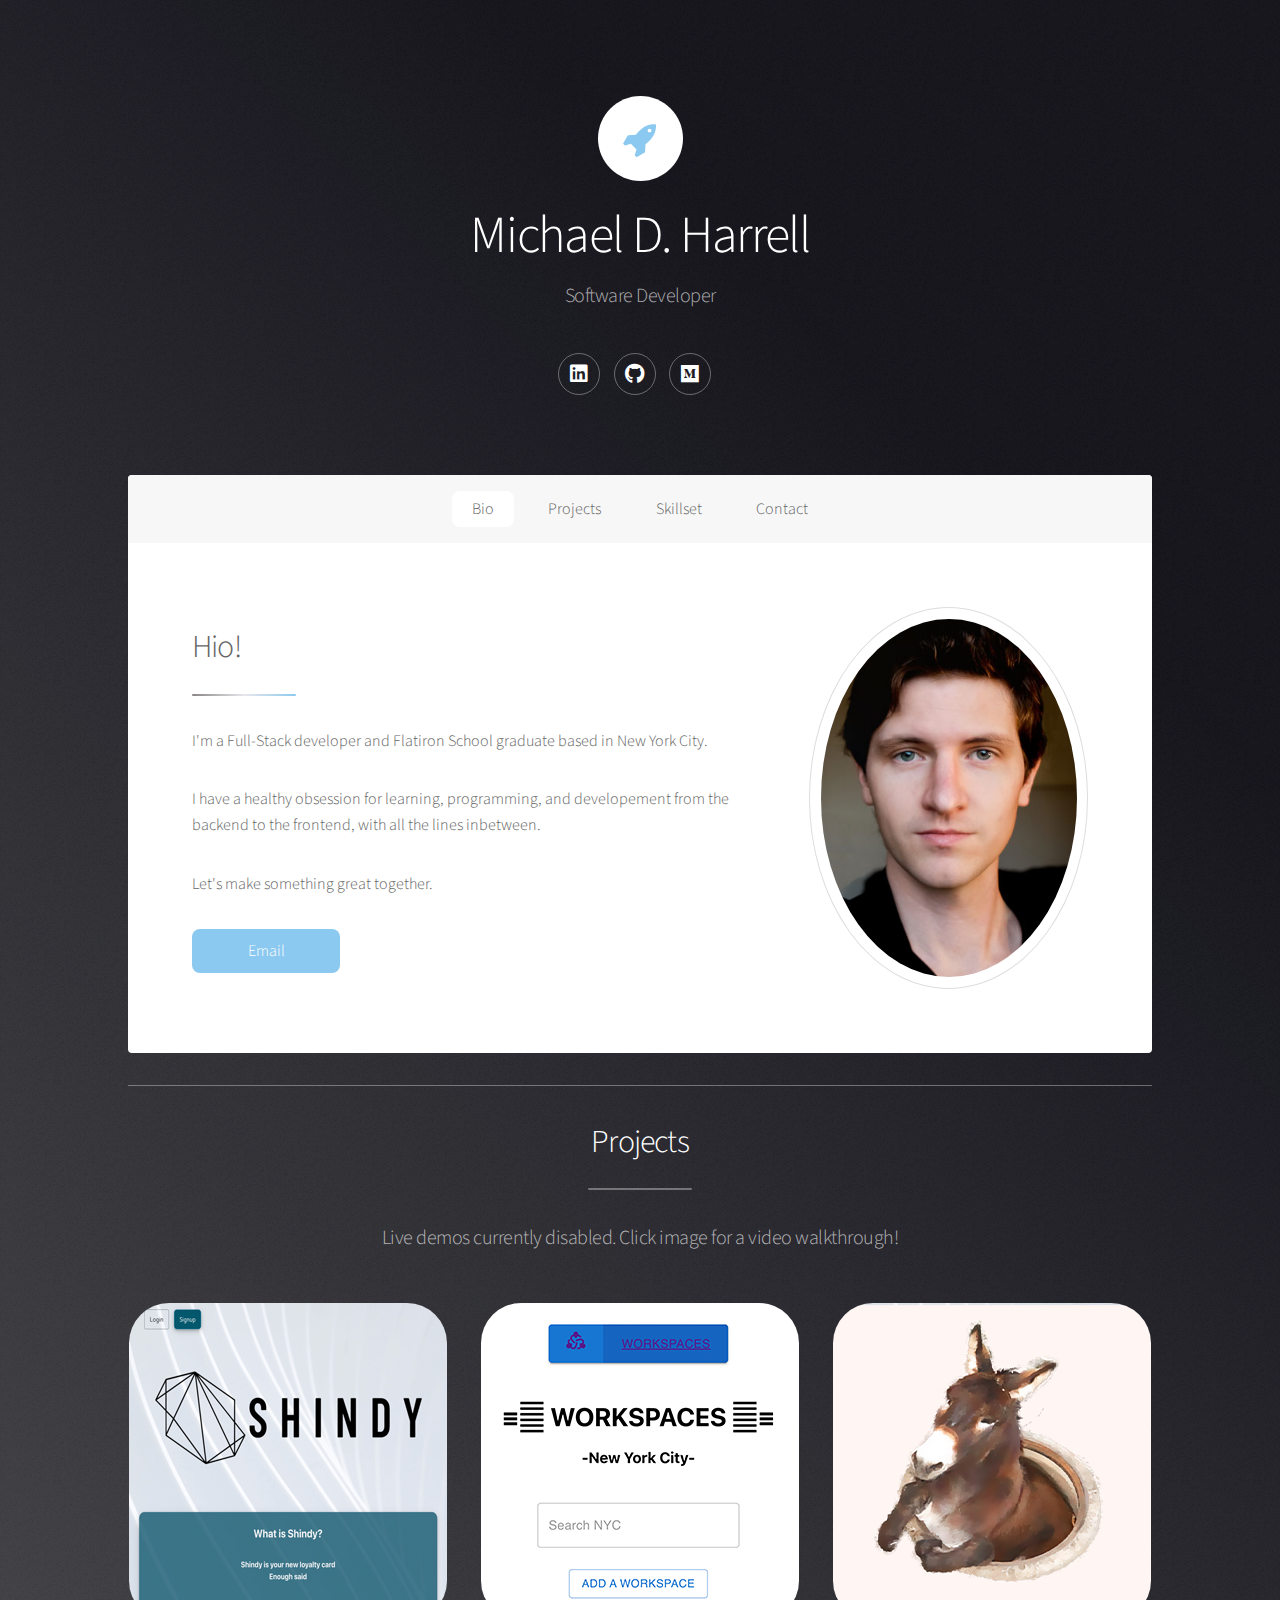
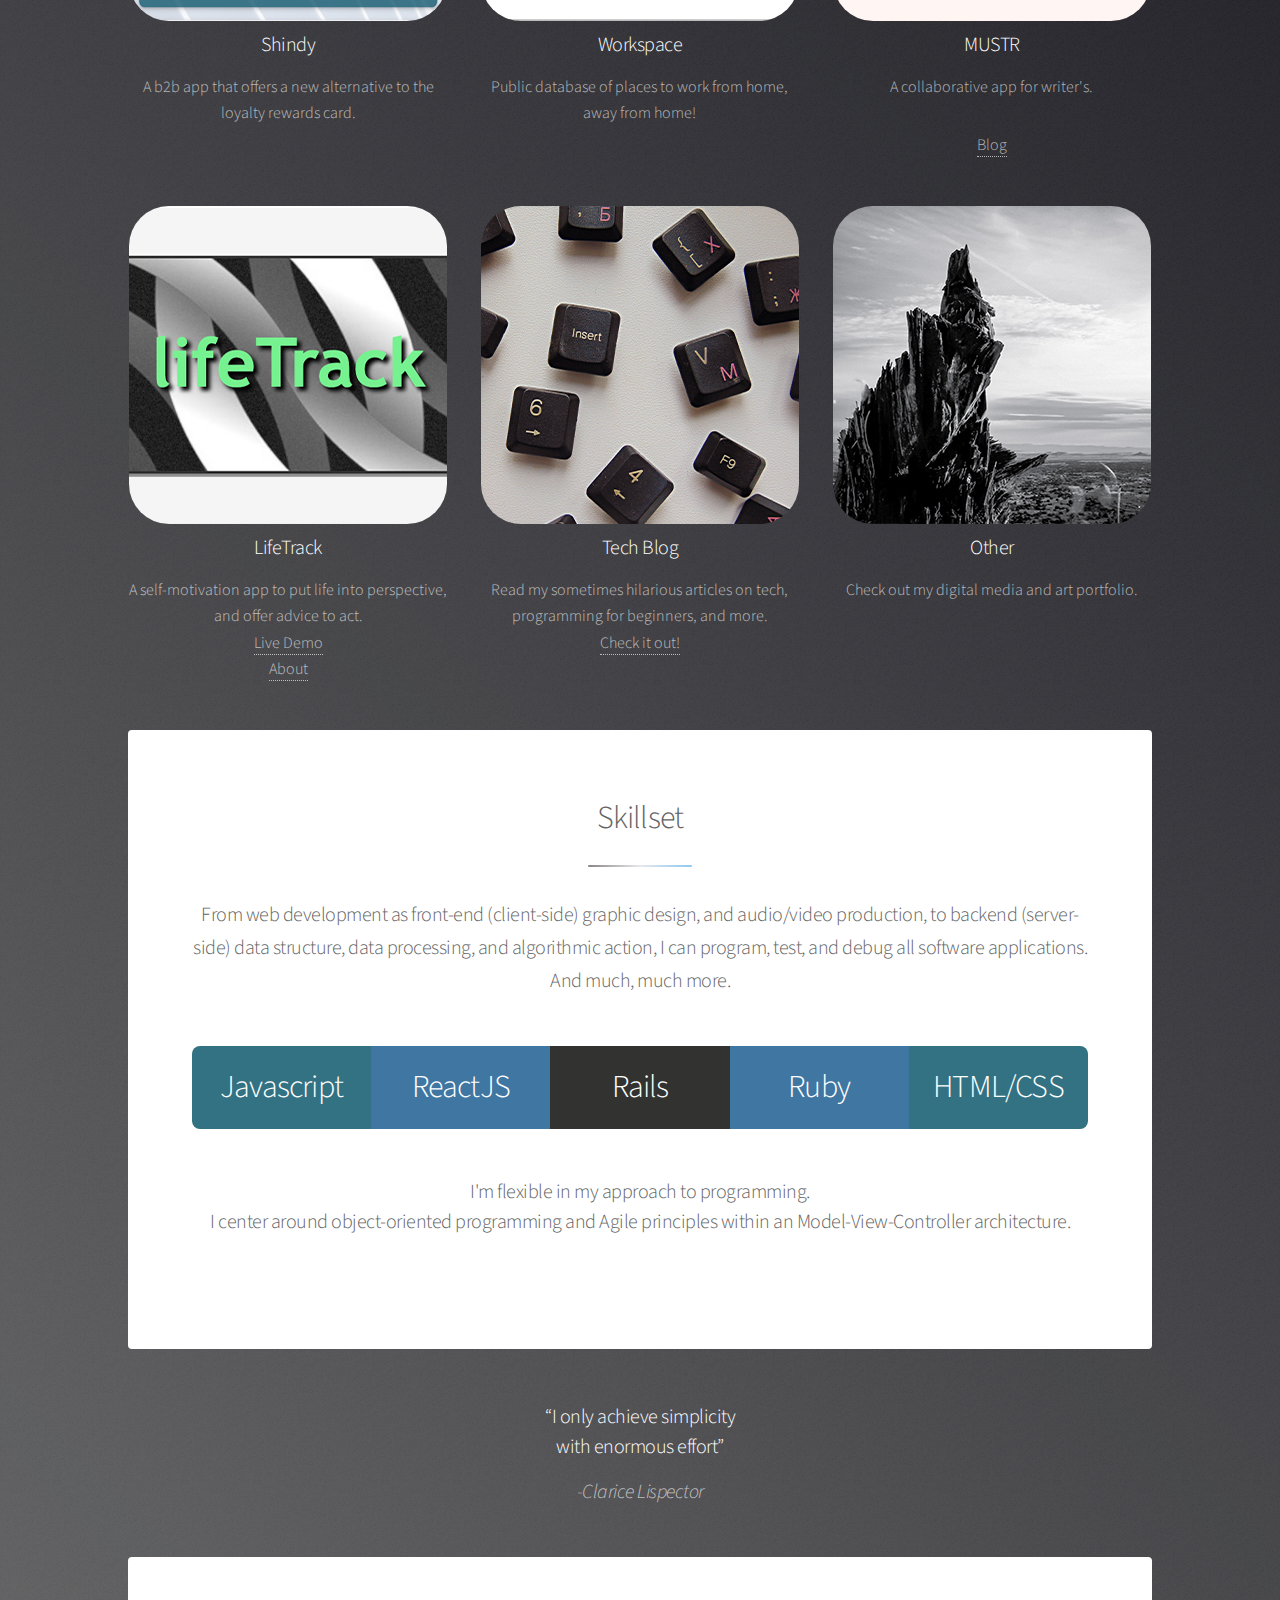
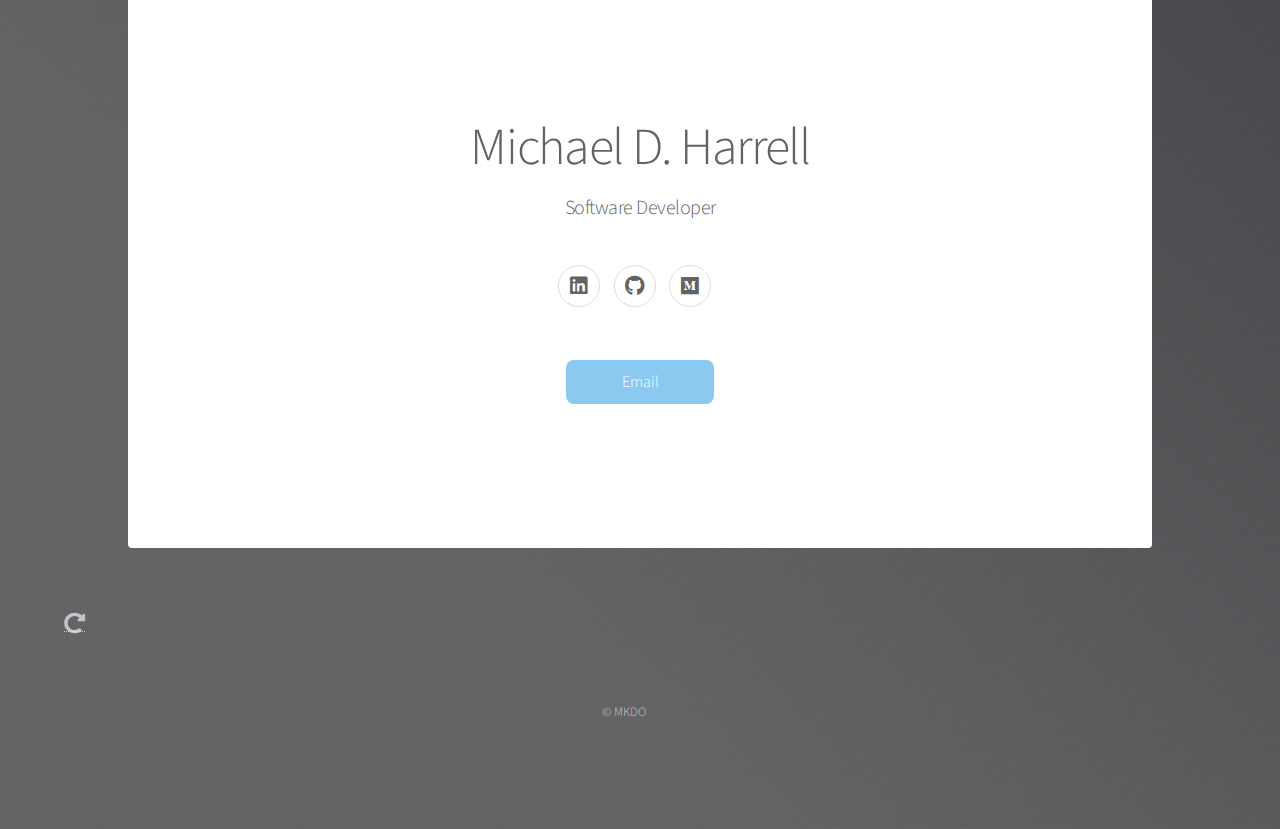
==== commit f72f08bc: "updates index" ====
--- a/index.html
+++ b/index.html
@@ -77,6 +77,7 @@
 								<header class="major">
 									<hr/>
 									<h2>Projects</h2>
+									<p>Live demos currently disabled. Click image for a video walkthrough!</p>
 								</header>
 								
 								<ul class="features">
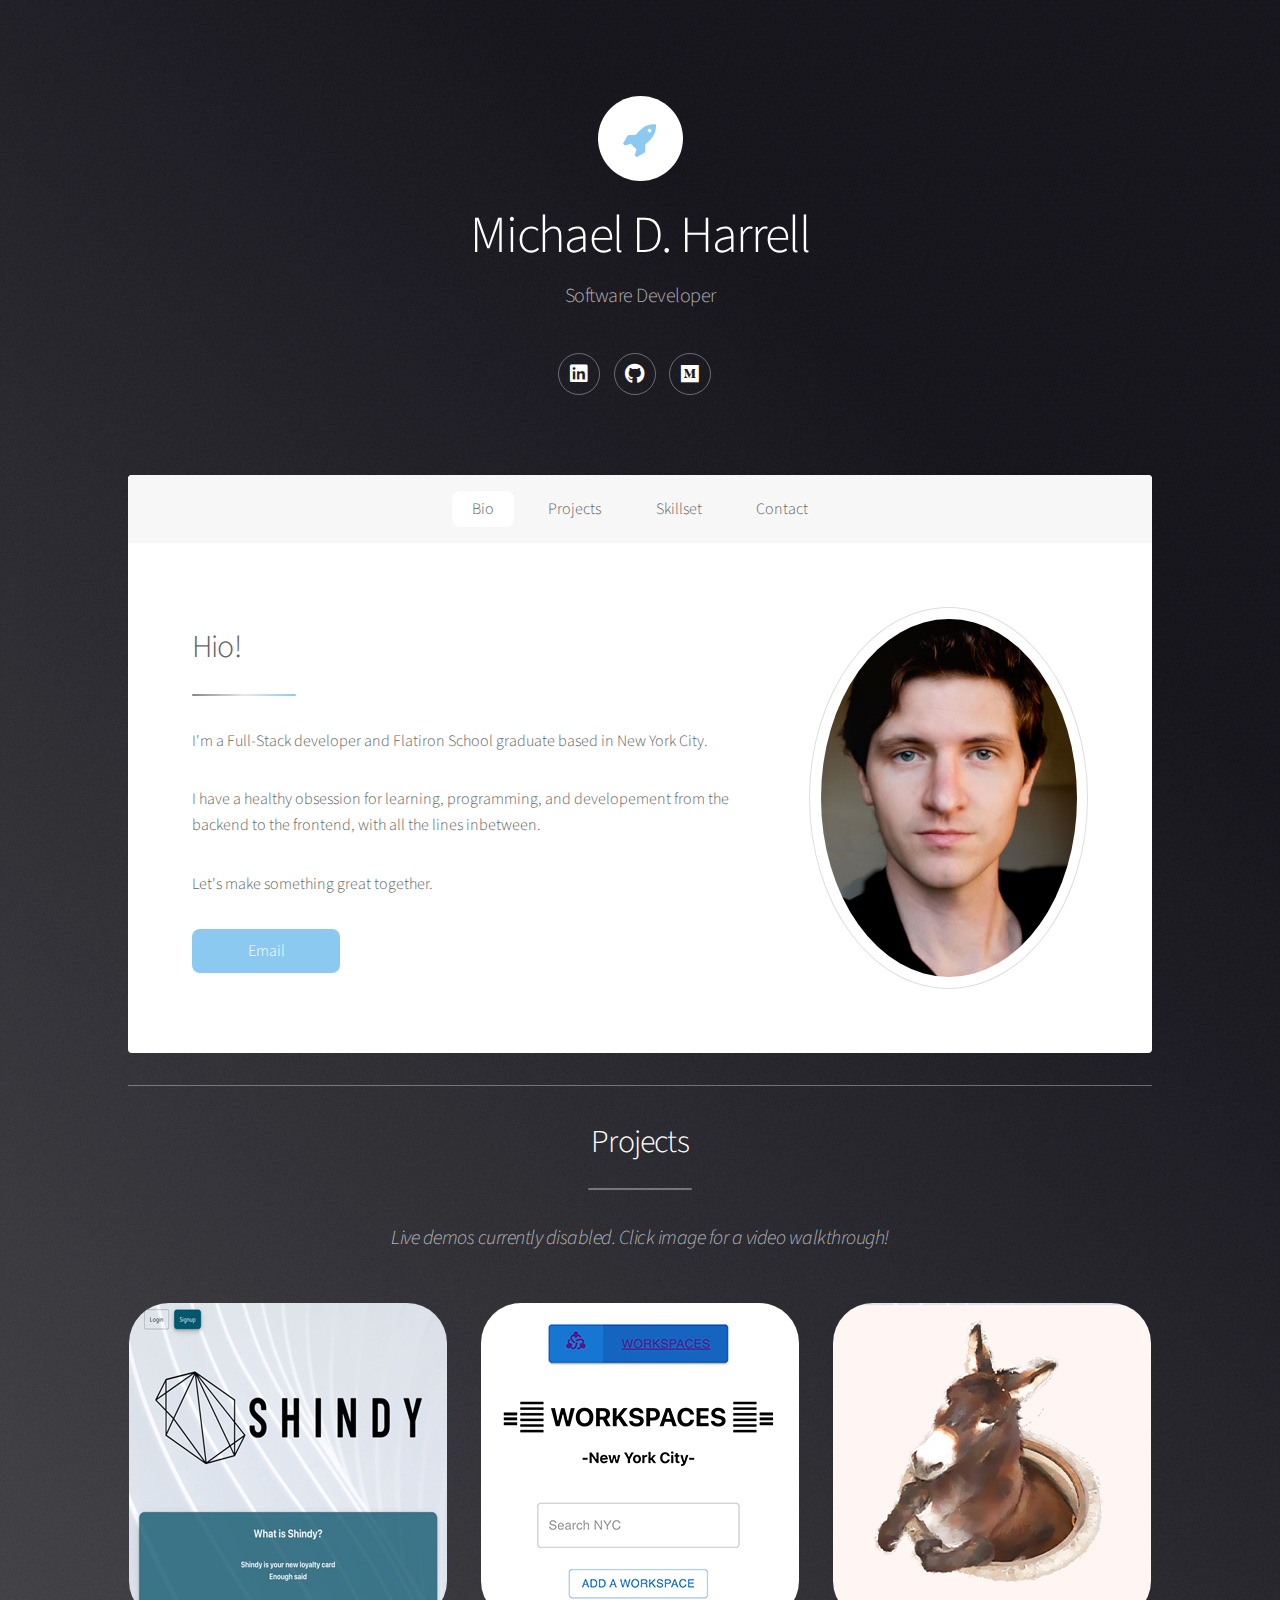
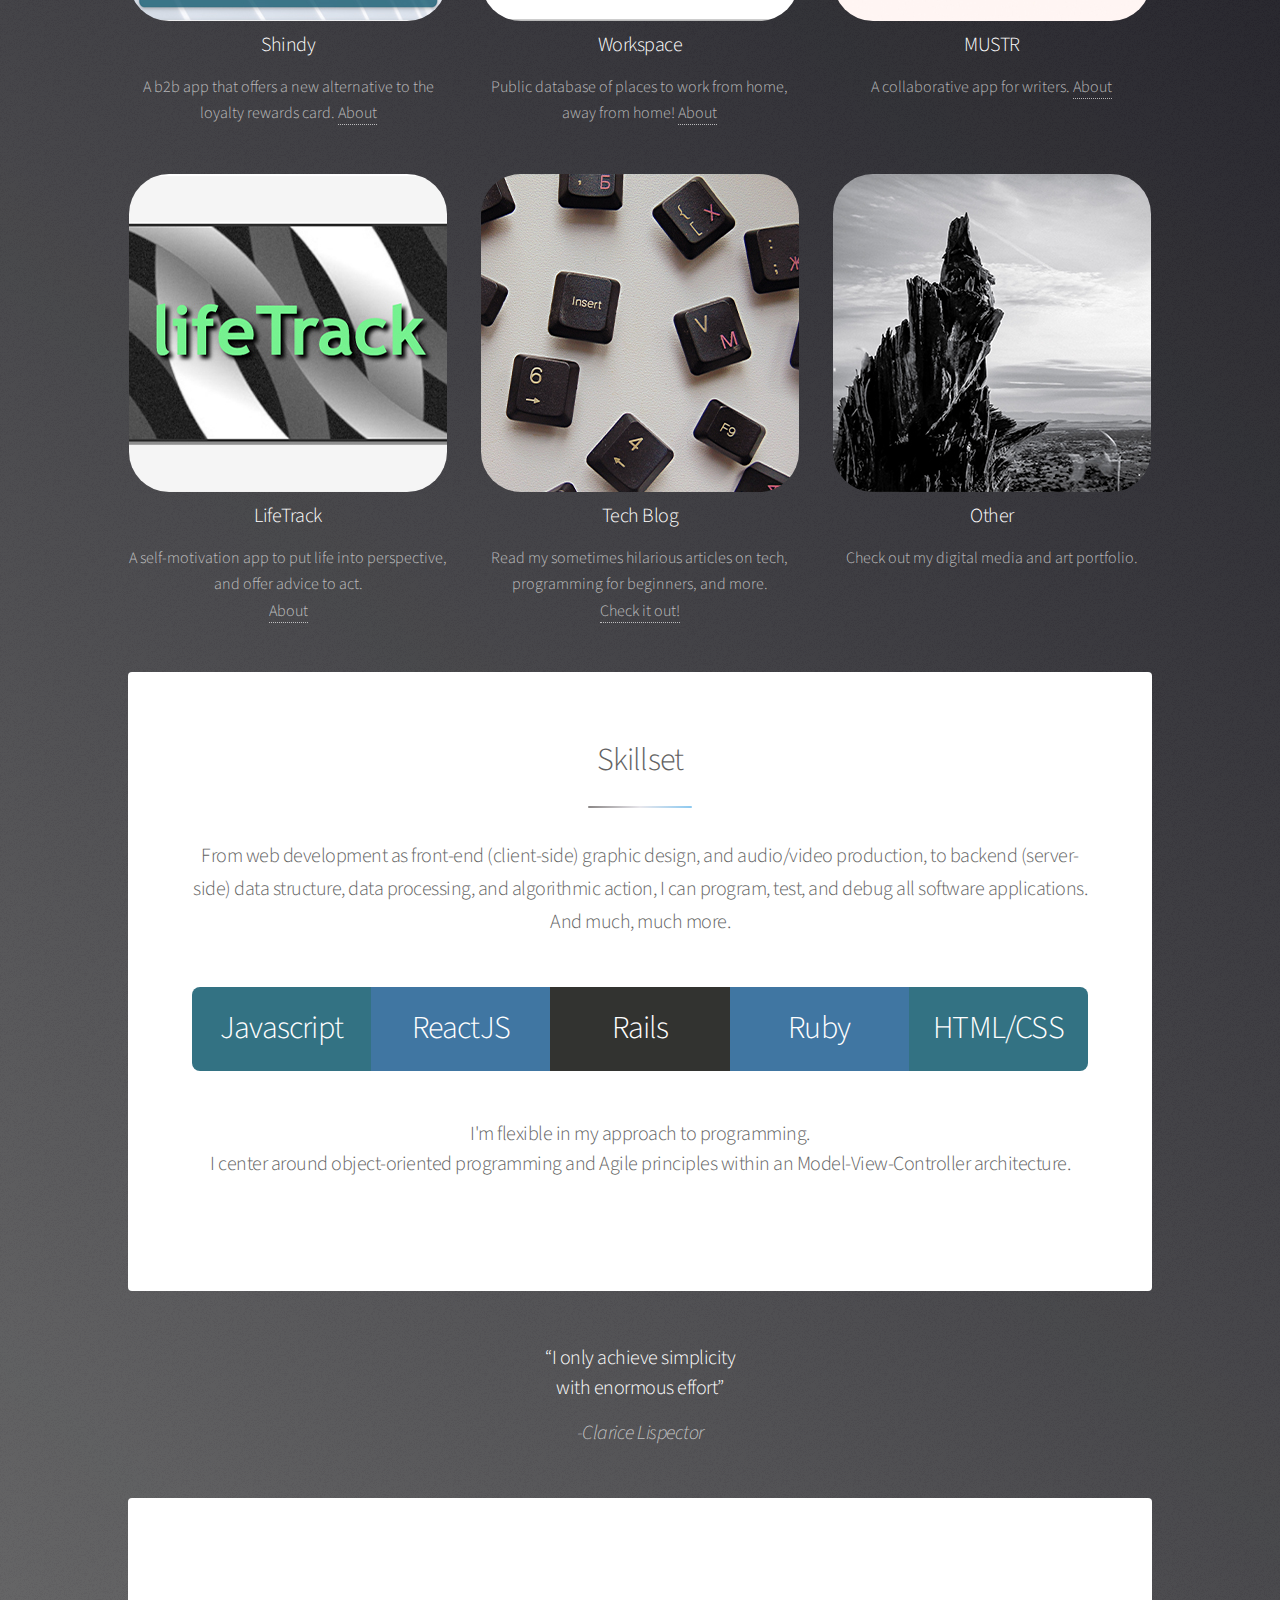
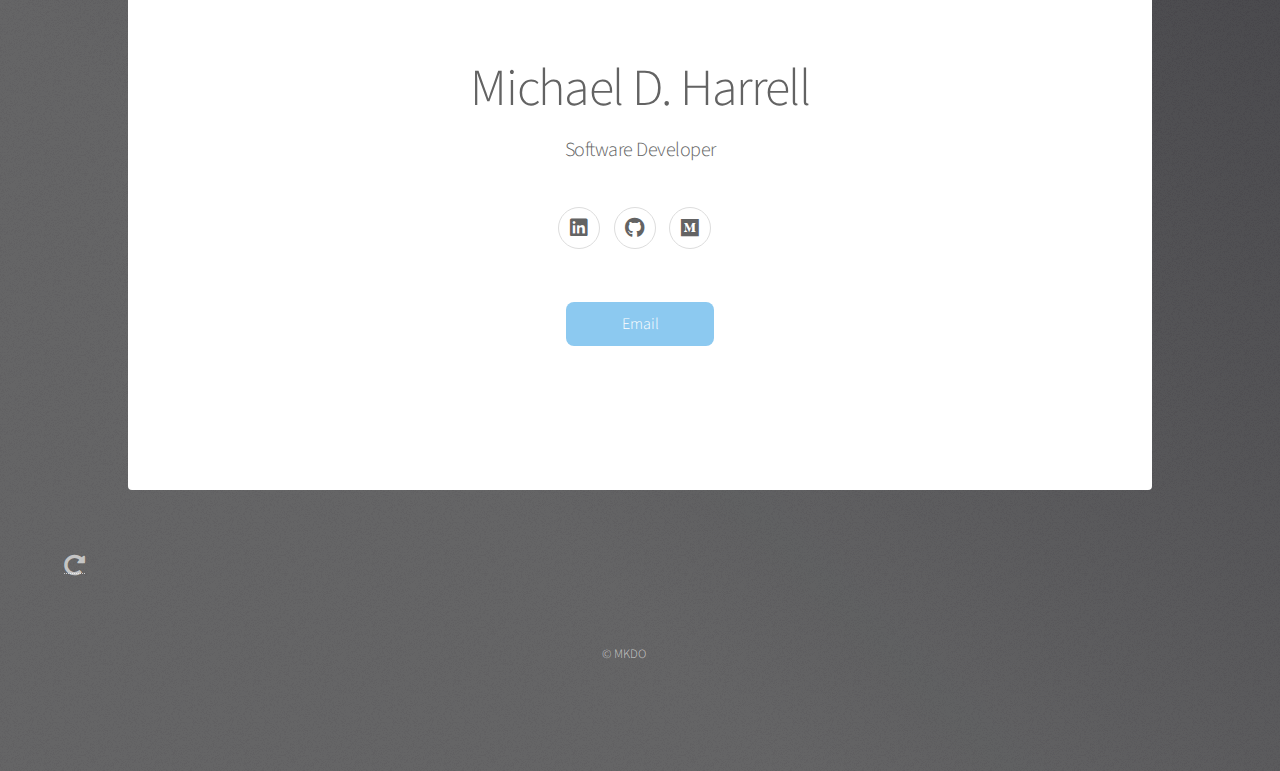
==== commit 7d8b87f9: "adds links" ====
--- a/index.html
+++ b/index.html
@@ -77,7 +77,7 @@
 								<header class="major">
 									<hr/>
 									<h2>Projects</h2>
-									<p>Live demos currently disabled. Click image for a video walkthrough!</p>
+									<p><em>Live demos currently disabled. Click image for a video walkthrough!</em></p>
 								</header>
 								
 								<ul class="features">
@@ -91,7 +91,9 @@
 										</span>
 										
 										<h3>Shindy</h3>
-										<p>A b2b app that offers a new alternative to the loyalty rewards card.</p>
+										<p>A b2b app that offers a new alternative to the loyalty rewards card.
+											<a href="https://medium.com/@mikahado/console-blog-lifetrack-38d3f0a2bafc" target="_blank">About</a>
+										</p>
 									
 									</li>
 								
@@ -104,7 +106,9 @@
 											</span>
 										
 										<h3>Workspace</h3>
-										<p>Public database of places to work from home, away from home!</p>
+										<p>Public database of places to work from home, away from home!
+											<a href="https://medium.com/@mikahado/workspace-the-app-d2aa3b749284" target="_blank">About</a>
+										</p>
 									</li>
 									<li>
 										<!-- <span class="icon solid major style6 fa-code"></span> -->
@@ -116,8 +120,9 @@
 											</span>
 										
 										<h3>MUSTR</h3>
-										<p>A collaborative app for writer's.</p>
-										<a href="https://medium.com/@mikahado/console-blog-lifetrack-38d3f0a2bafc" target="_blank">Blog</a>
+										<p>A collaborative app for writers.
+										<a href="https://medium.com/@mikahado/console-blog-lifetrack-38d3f0a2bafc" target="_blank">About</a>
+										</p>
 									</li>
 									<li>
 										<span class="image">
@@ -129,8 +134,6 @@
 										<p>A self-motivation app to put life into perspective, and offer advice to act.
 											<br/>
 
-										<a href="https://medium.com/@mikahado/console-blog-lifetrack-38d3f0a2bafc" target="_blank">Live Demo</a>
-										<br/>
 										<a href="https://medium.com/@mikahado/console-blog-lifetrack-38d3f0a2bafc" target="_blank">About</a>
 										
 									</p>
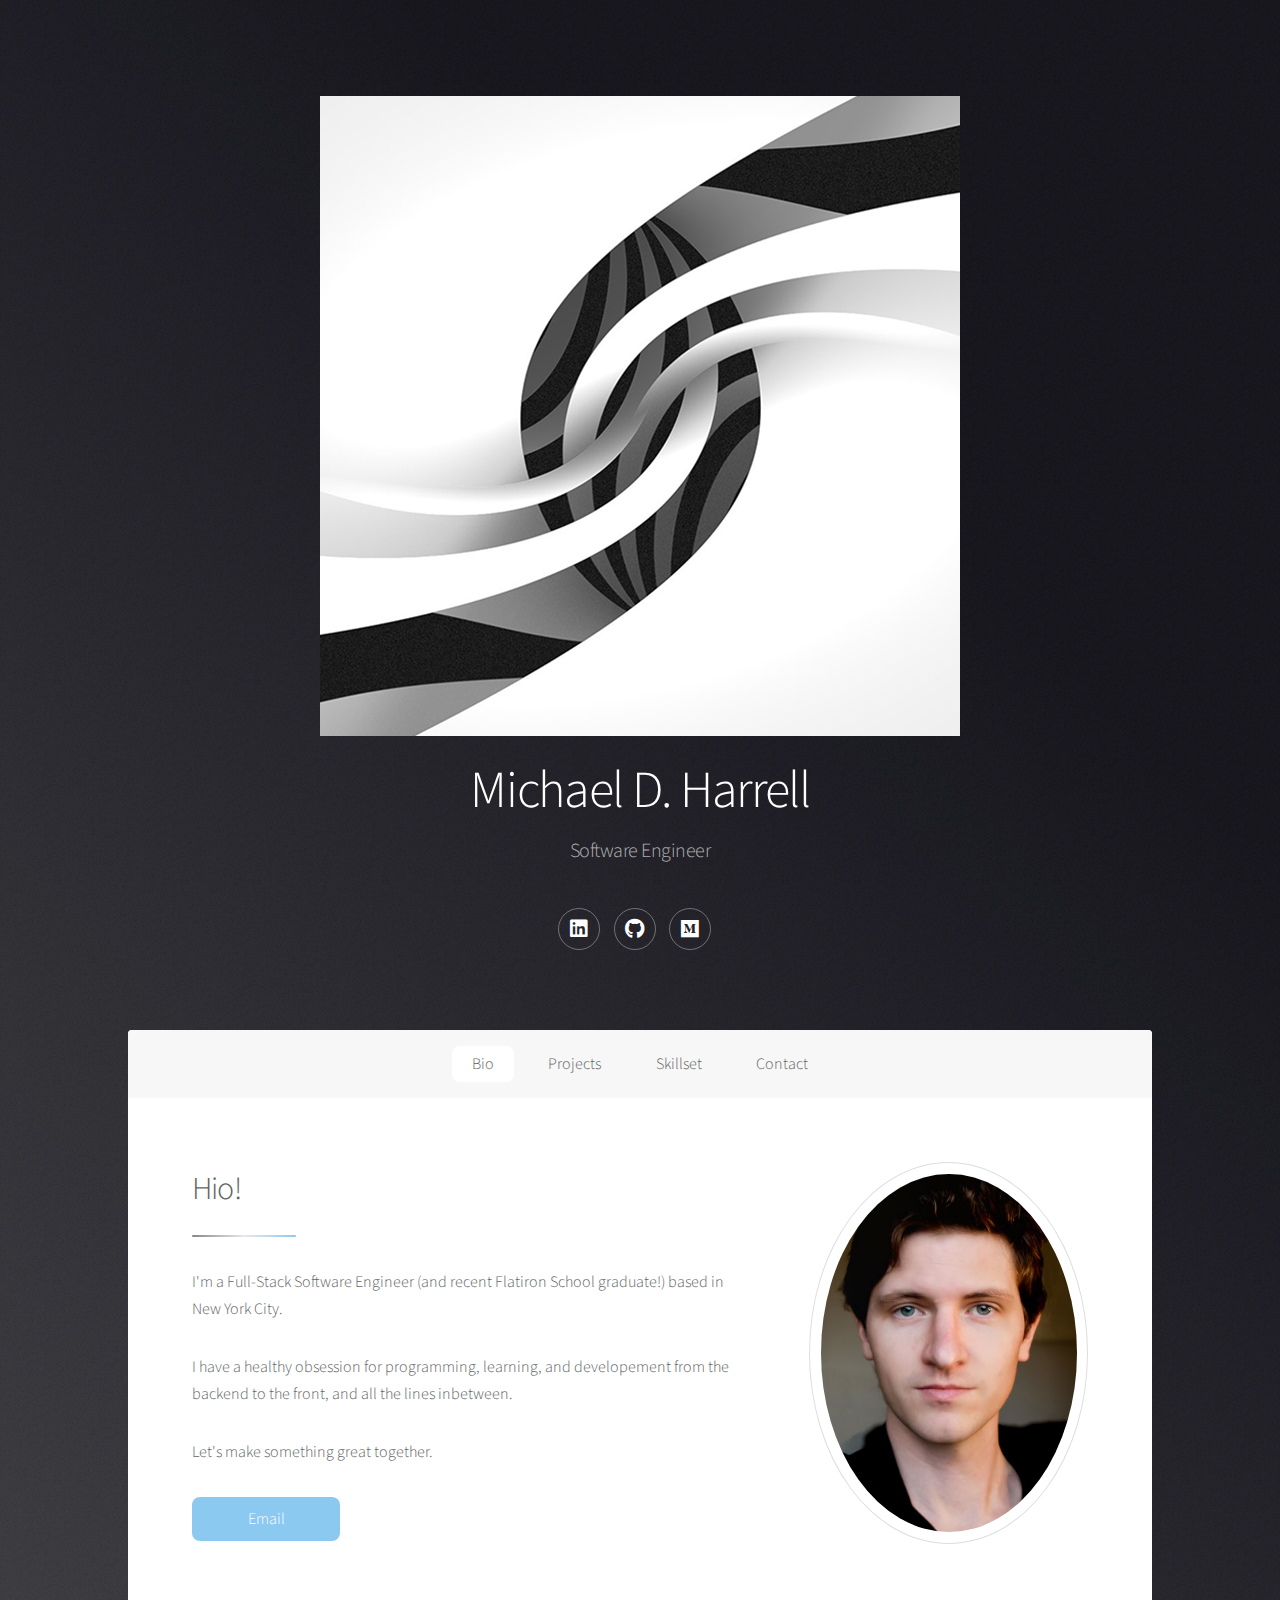
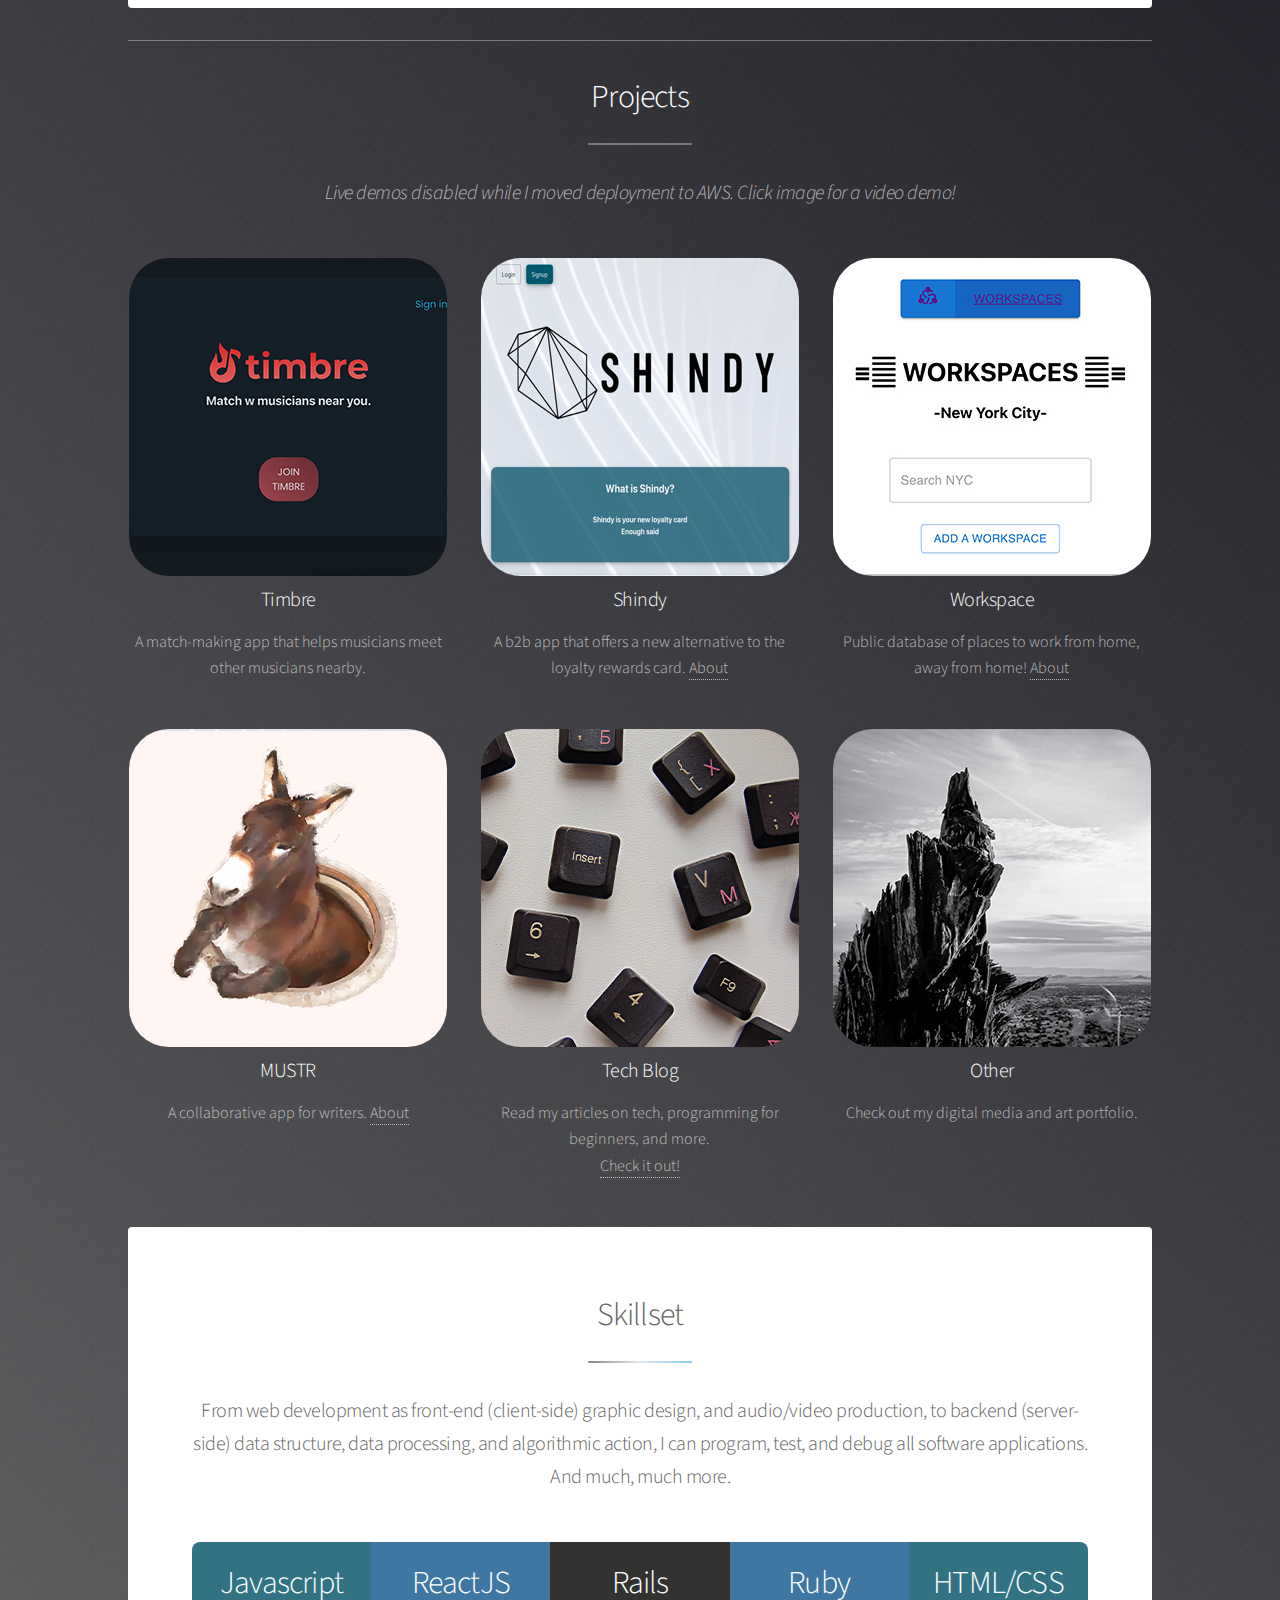
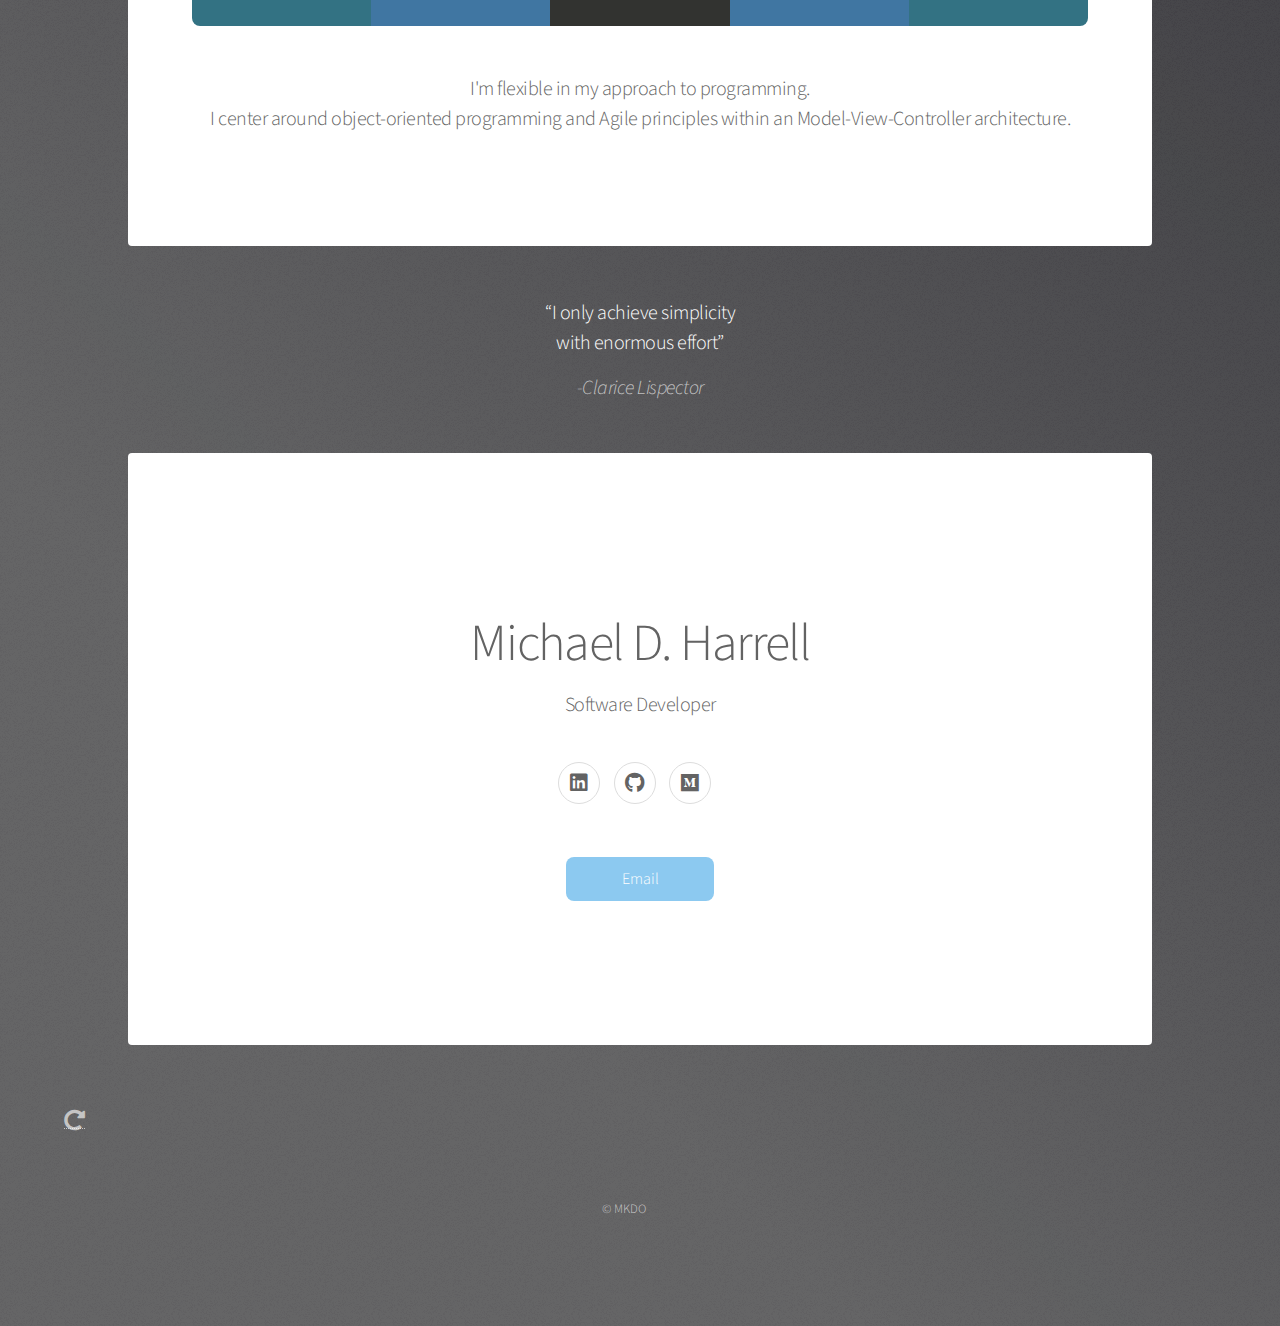
==== commit 58dbdaa7: "updates portfolio" ====
--- a/index.html
+++ b/index.html
@@ -15,10 +15,10 @@
 
 				<!-- Header -->
 					<header id="header" class="alt">
-						<span class="logo"><img src="images/logo.svg" alt="" /></span>
+						<span class="logo"><img src="images/MKDO_logo_square.png" alt="MKDO_logo" /></span>
 						<h1>Michael D. Harrell</h1>
 						<p>
-						Software Developer
+						Software Engineer
 						<br/></p>
 						<ul class="icons">
 							
@@ -51,9 +51,9 @@
 											<h2>Hio!</h2>
 										</header>
 										
-											<p>I'm a Full-Stack developer and Flatiron School graduate based in New York City.  
+											<p>I'm a Full-Stack Software Engineer (and recent Flatiron School graduate!) based in New York City.  
 											</p>
-											<p>I have a healthy obsession for learning, programming, and developement from the backend to the frontend, with all the lines inbetween.
+											<p>I have a healthy obsession for programming, learning, and developement from the backend to the front, and all the lines inbetween.
 											</p>
 											<p>Let's make something great together. </p>
 										
@@ -77,10 +77,26 @@
 								<header class="major">
 									<hr/>
 									<h2>Projects</h2>
-									<p><em>Live demos currently disabled. Click image for a video walkthrough!</em></p>
+									<p><em>Live demos disabled while I moved deployment to AWS. Click image for a video demo!</em></p>
 								</header>
 								
 								<ul class="features">
+
+									<li>
+										<span class="image">
+											<a target="_blank"  href="https://youtu.be/STpEPL9vWhw">
+											<img src="images/timbre2_screenshot.png" alt="timbre_app" />
+											</a>
+										</span>
+										<h3>Timbre</h3>
+										<p>A match-making app that helps musicians meet other musicians nearby.
+											<br/>
+
+										<!-- <a href="https://medium.com/@mikahado/console-blog-lifetrack-38d3f0a2bafc" target="_blank">About</a> -->
+									</p>
+									</li>
+
+
 									
 									<li>
 										
@@ -124,7 +140,7 @@
 										<a href="https://medium.com/@mikahado/console-blog-lifetrack-38d3f0a2bafc" target="_blank">About</a>
 										</p>
 									</li>
-									<li>
+									<!-- <li>
 										<span class="image">
 											<a target="_blank"  href="https://youtu.be/rjQ2OZssWQ4">
 											<img src="images/lifetrack_screenshot_small.jpg" alt="" />
@@ -135,10 +151,8 @@
 											<br/>
 
 										<a href="https://medium.com/@mikahado/console-blog-lifetrack-38d3f0a2bafc" target="_blank">About</a>
-										
 									</p>
-
-									</li>
+									</li> -->
 
 									<li>
 										<span class="image">
@@ -147,7 +161,7 @@
 										</a>
 										</span>
 										<h3>Tech Blog</h3>
-										<p>Read my sometimes hilarious articles on tech, programming for beginners, and more.
+										<p>Read my articles on tech, programming for beginners, and more.
 											<br />
 										<a href="https://medium.com/@mikahado" target="_blank">Check it out!</a>
 										</p>
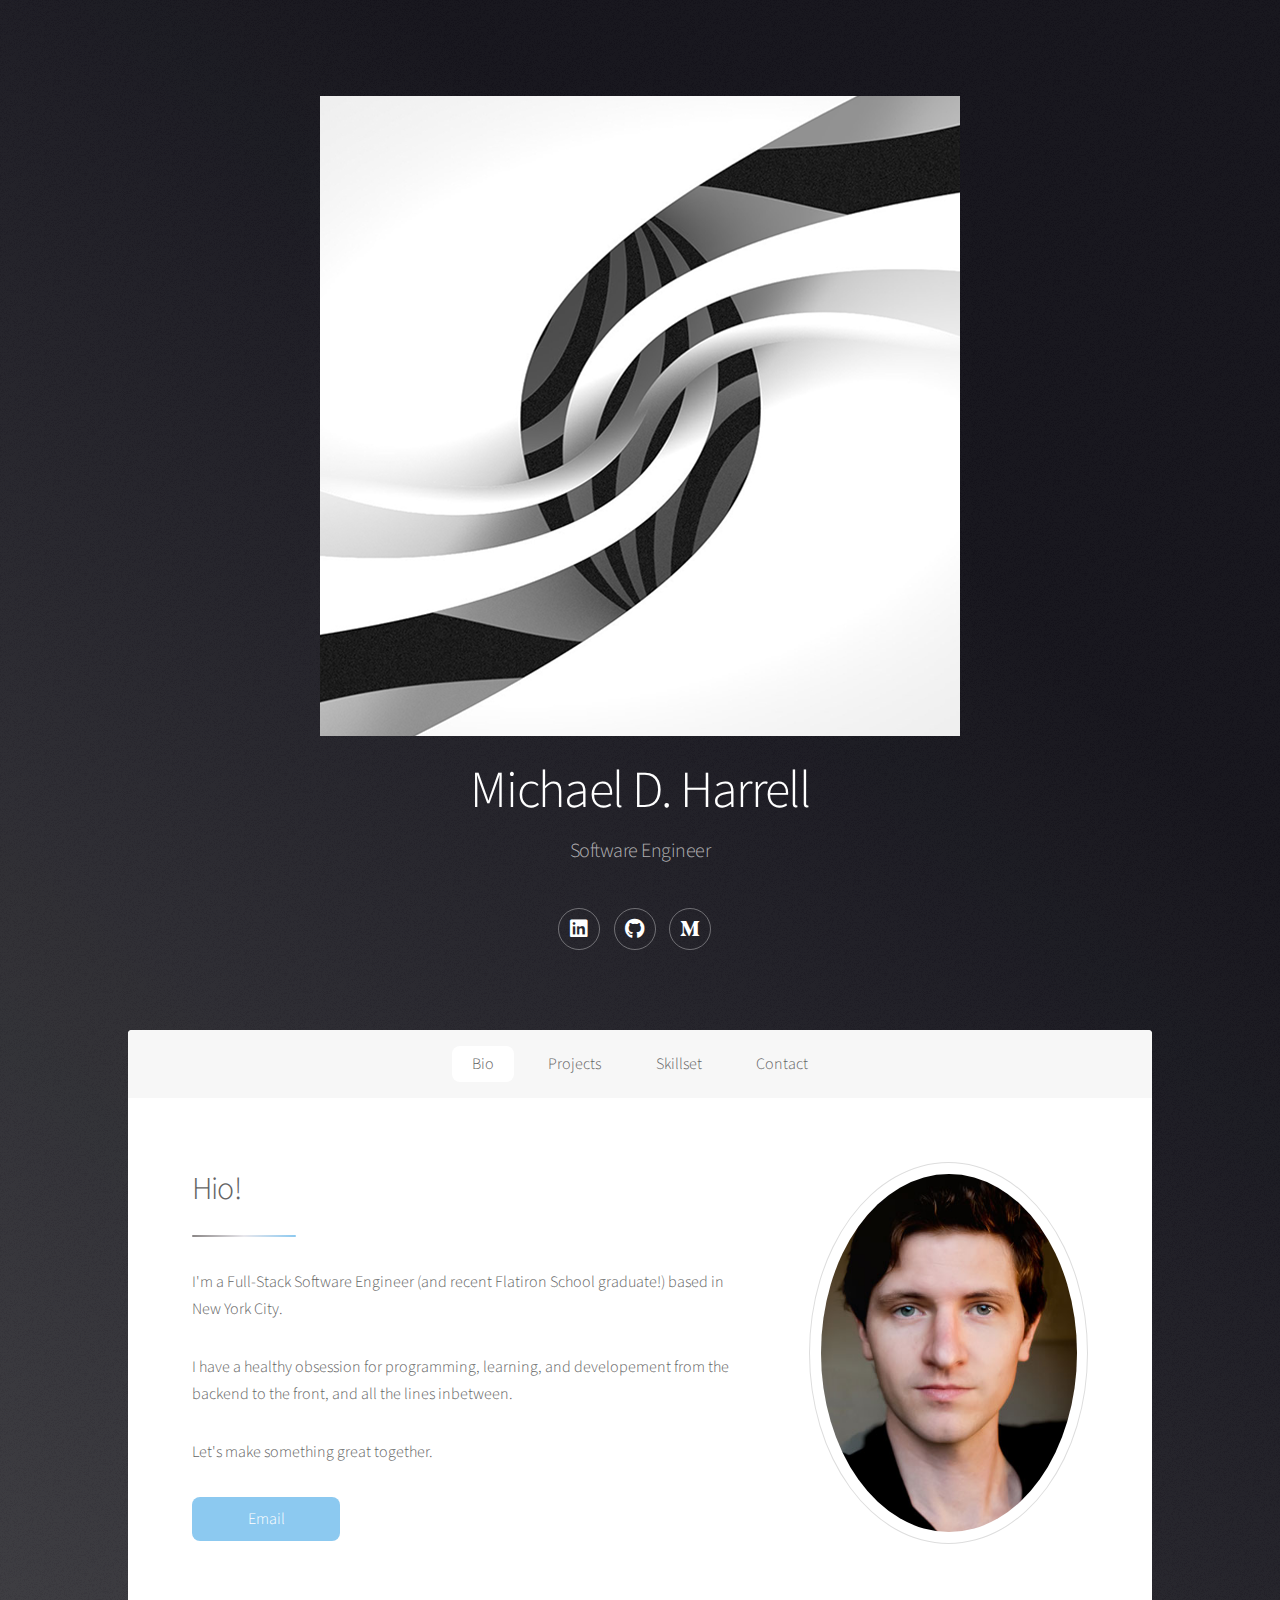
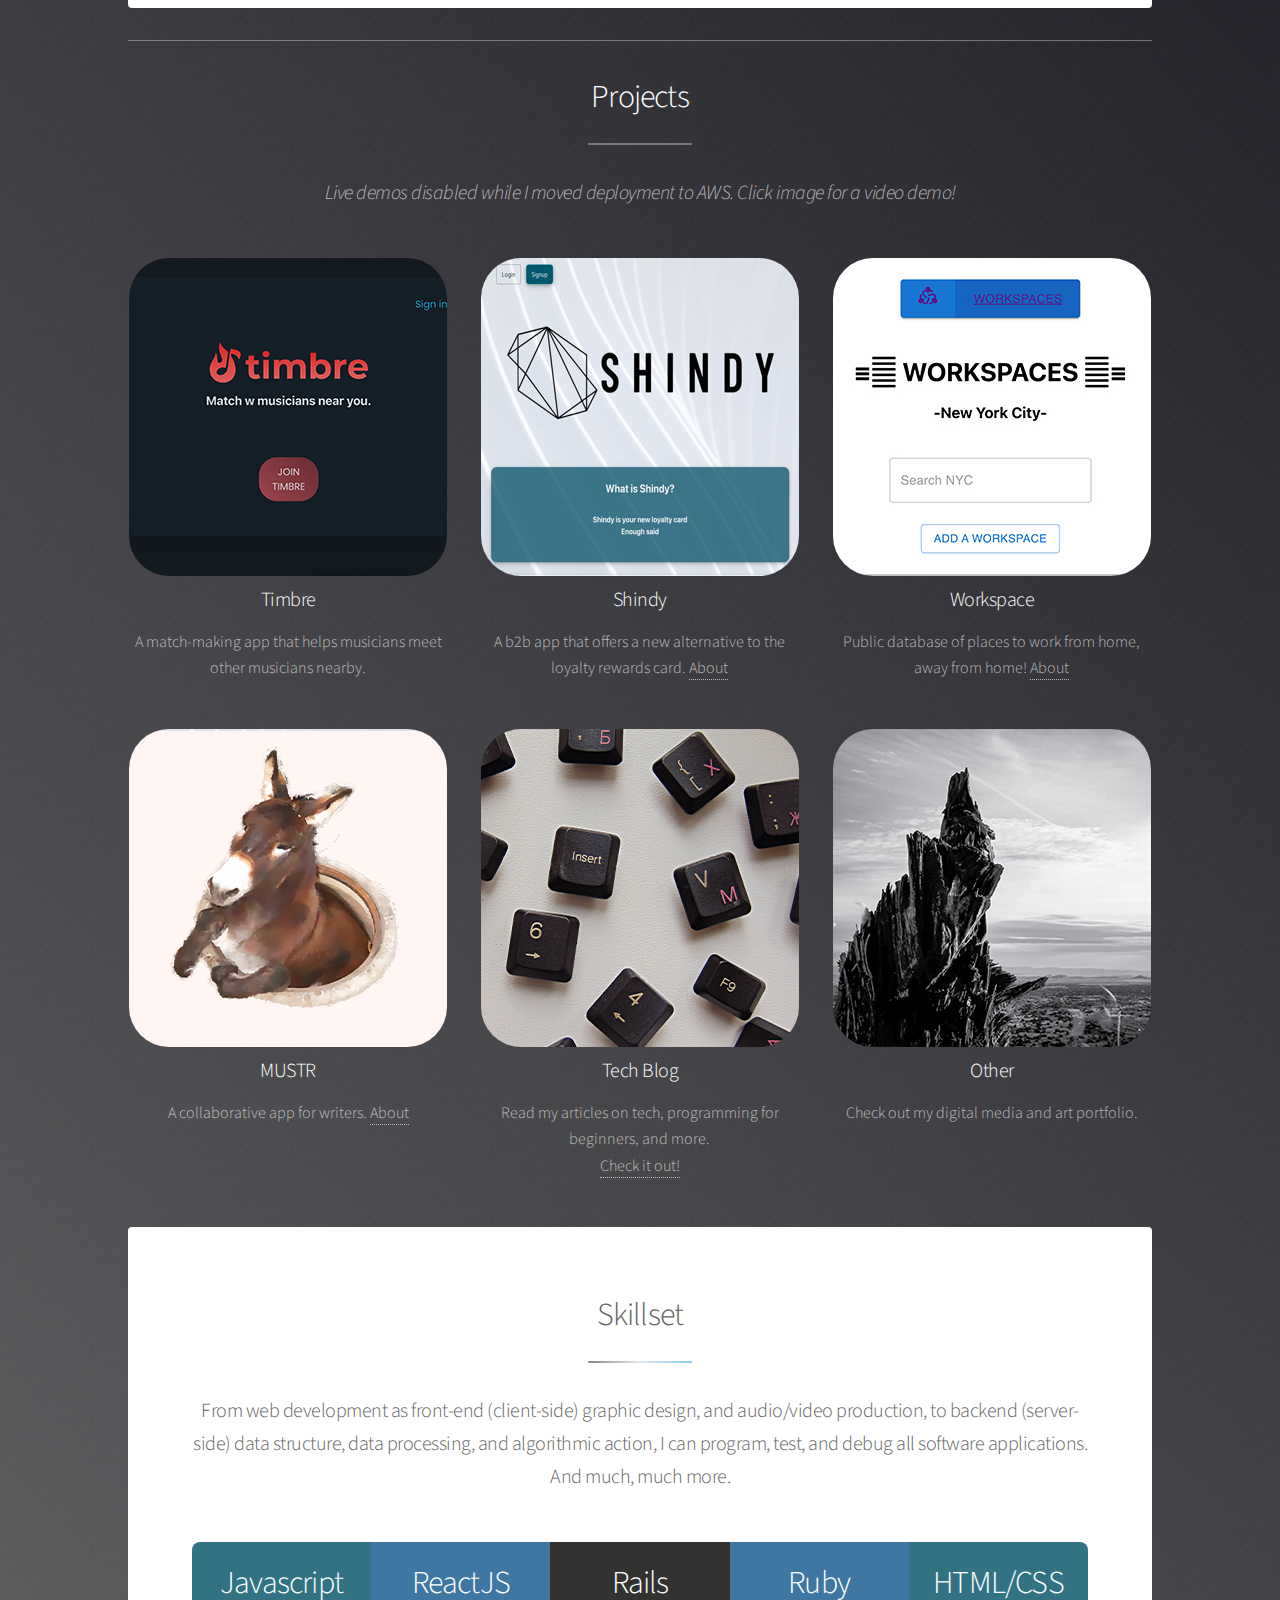
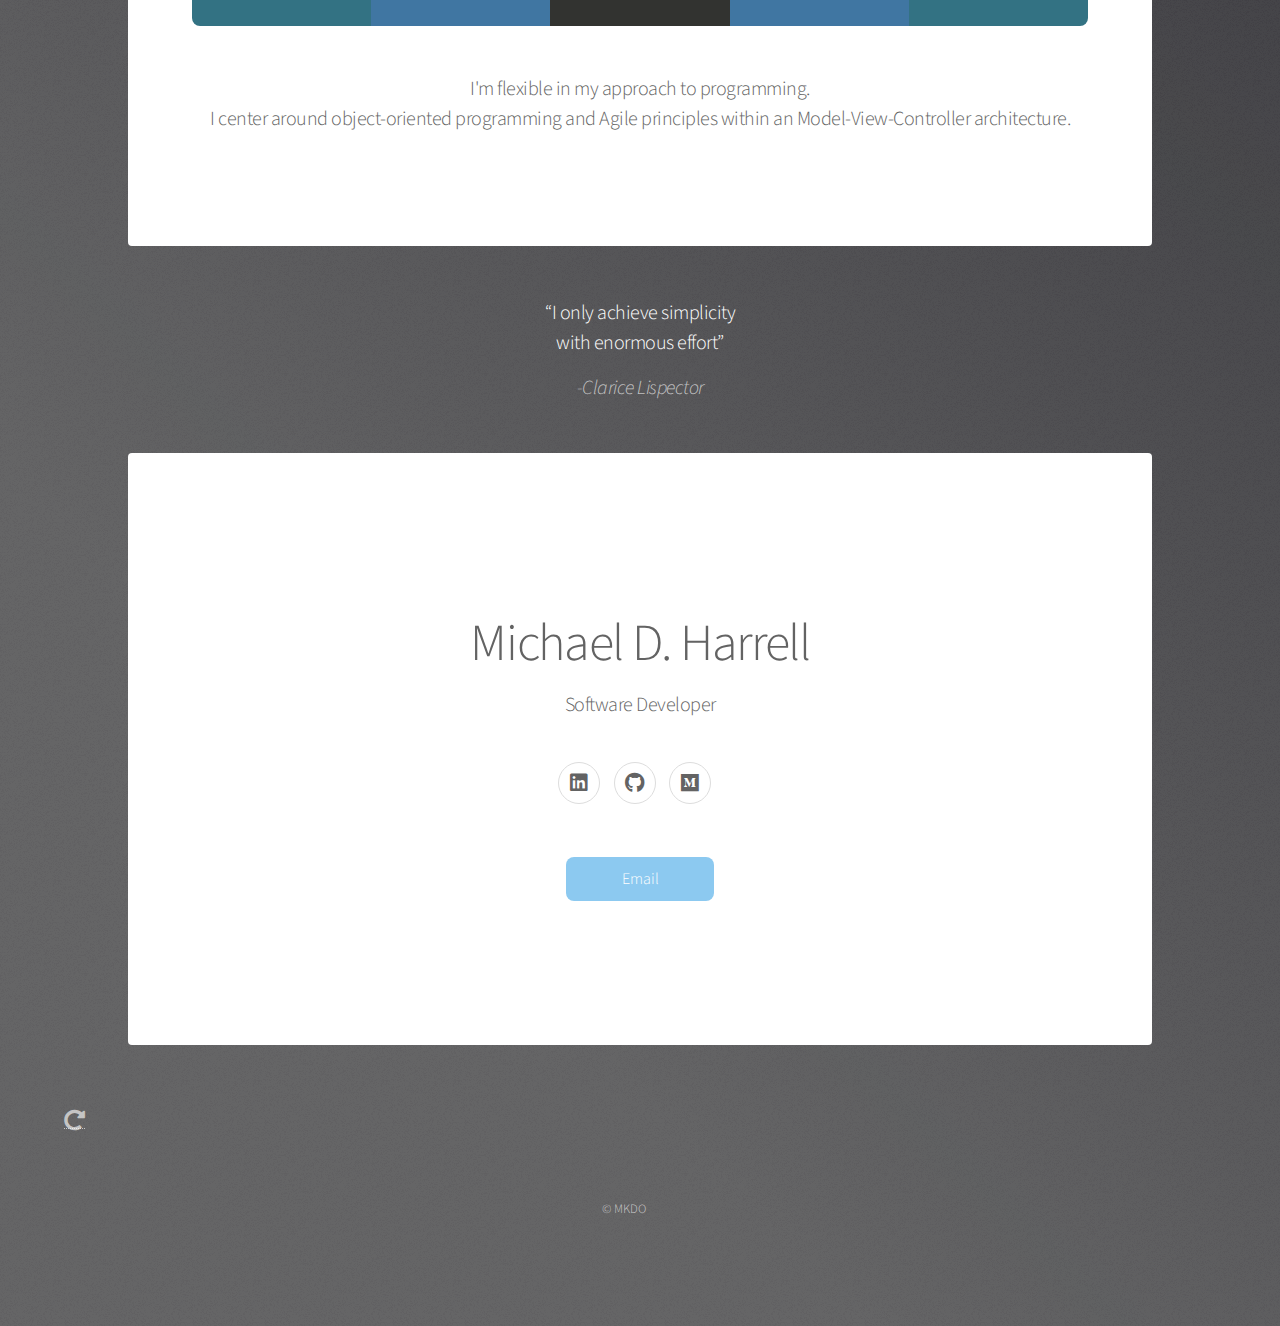
==== commit 54ff7119: "fixes icon" ====
--- a/index.html
+++ b/index.html
@@ -24,7 +24,7 @@
 							
 							<li><a href="https://www.linkedin.com/in/mdharrell/" class="icon brands fa-linkedin alt" target="_blank"><span class="label">LinkedIn</span></a></li>
 							<li><a href="https://github.com/mikahado" class="icon brands fa-github alt" target="_blank"><span class="label">GitHub</span></a></li>
-							<li><a href="https://medium.com/@mikahado" class="icon brands fa-medium alt" target="_blank"><span class="label">Medium</span></a></li>
+							<li><a href="https://medium.com/@mikahado" class="icon brands fa-medium-m alt" target="_blank"><span class="label"></span></a></li>
 							<br/>
 							
 						</ul>
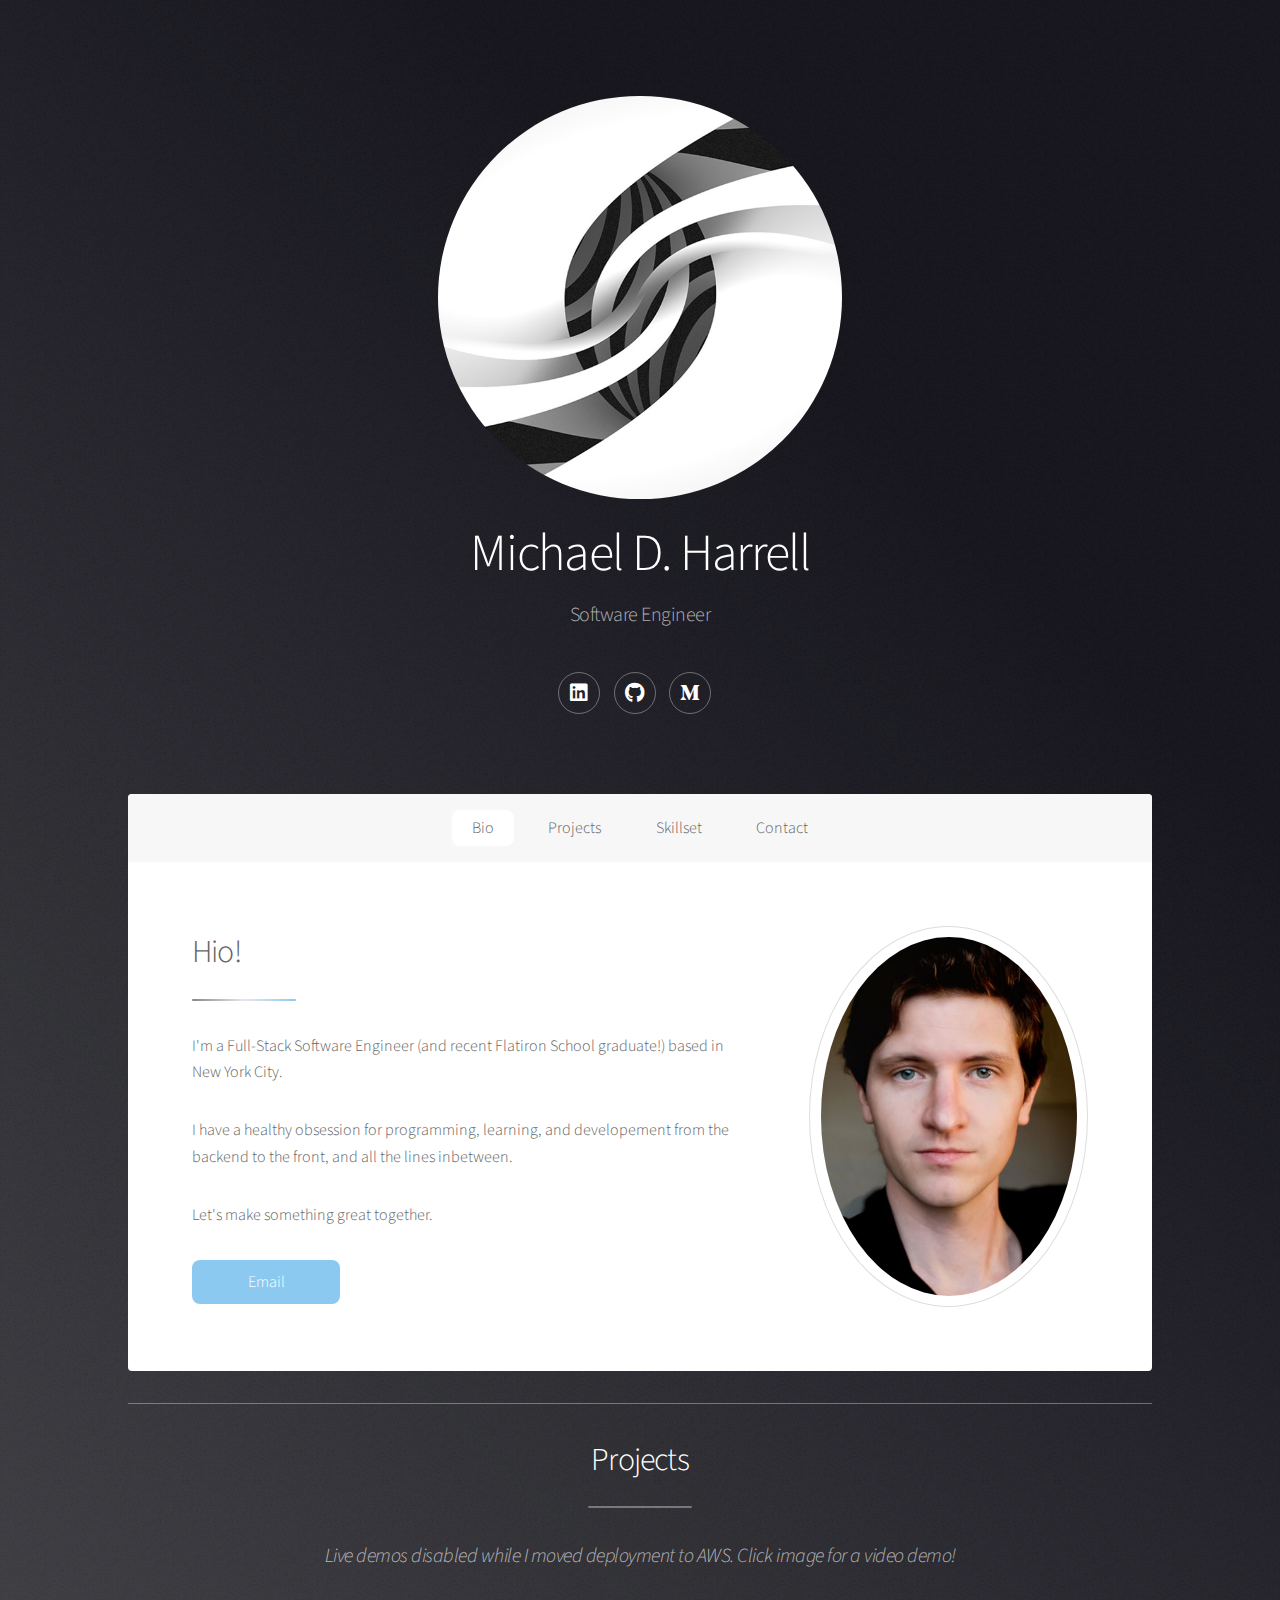
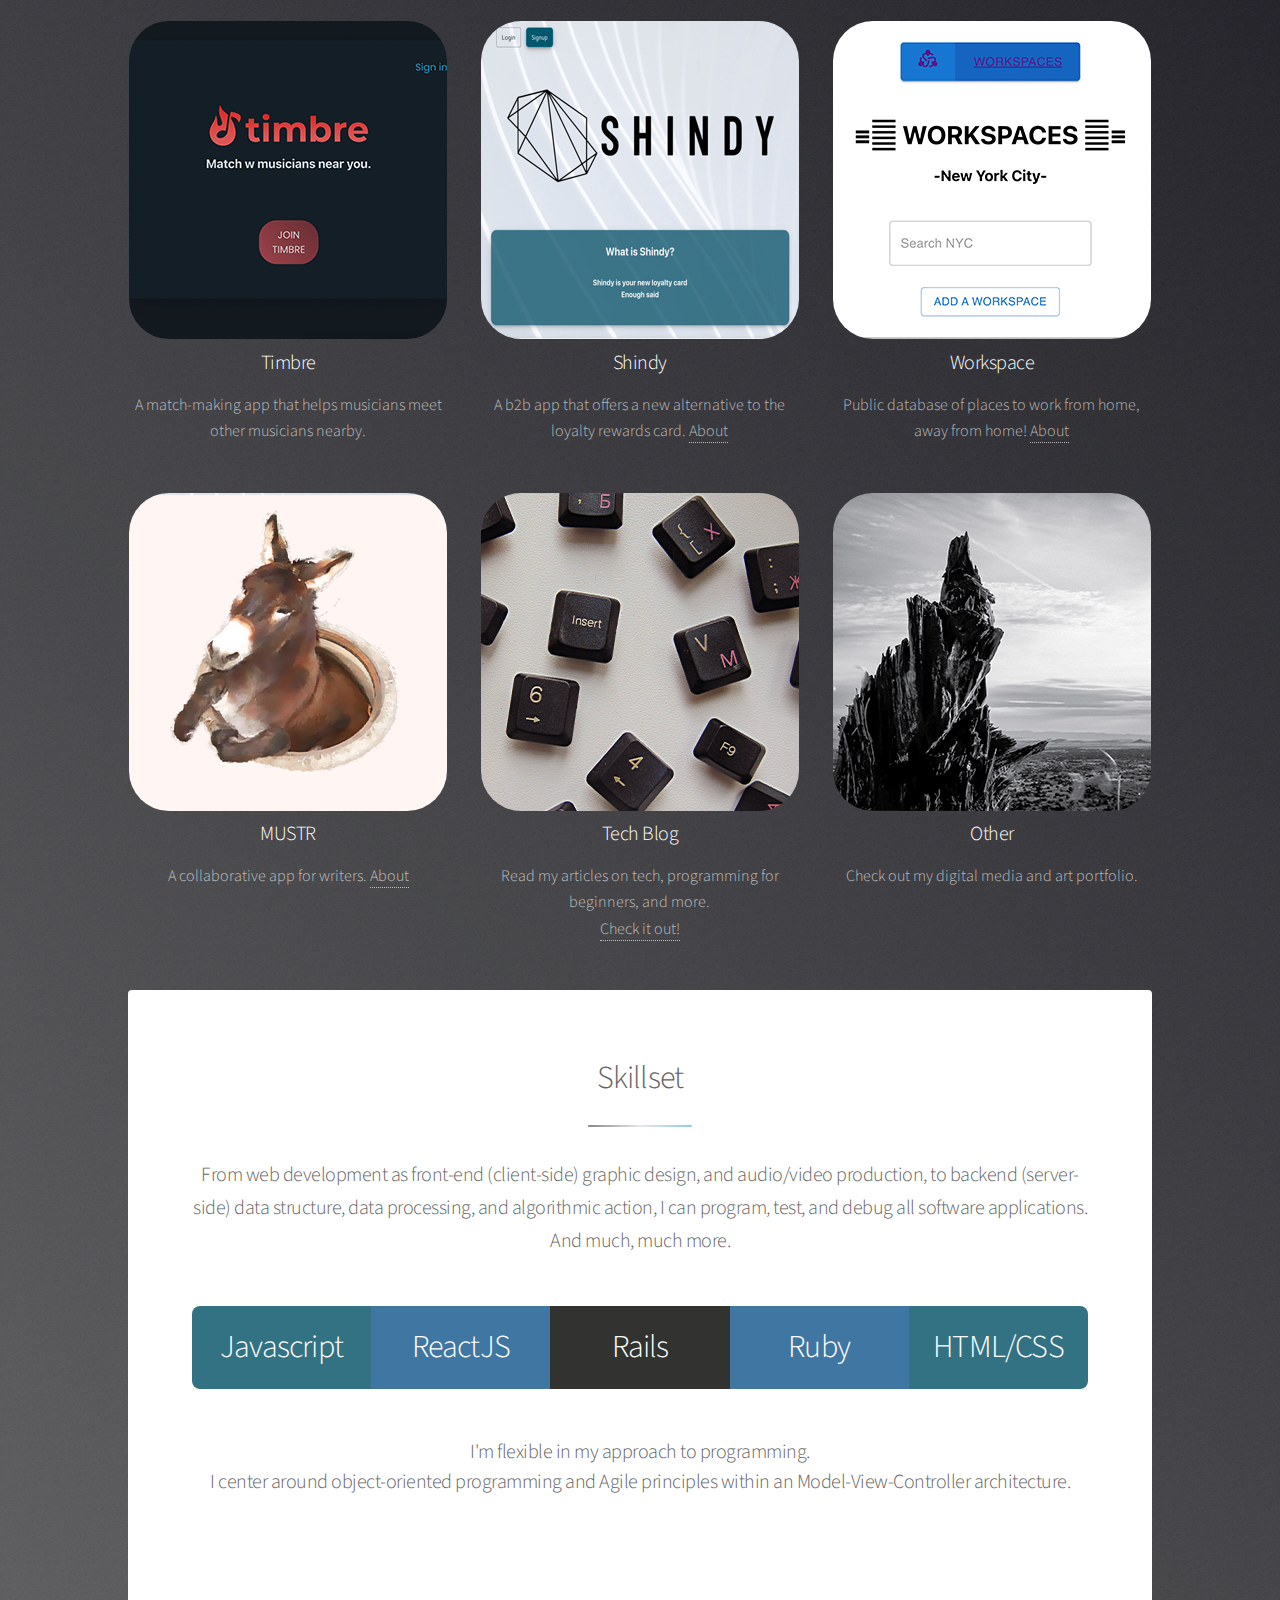
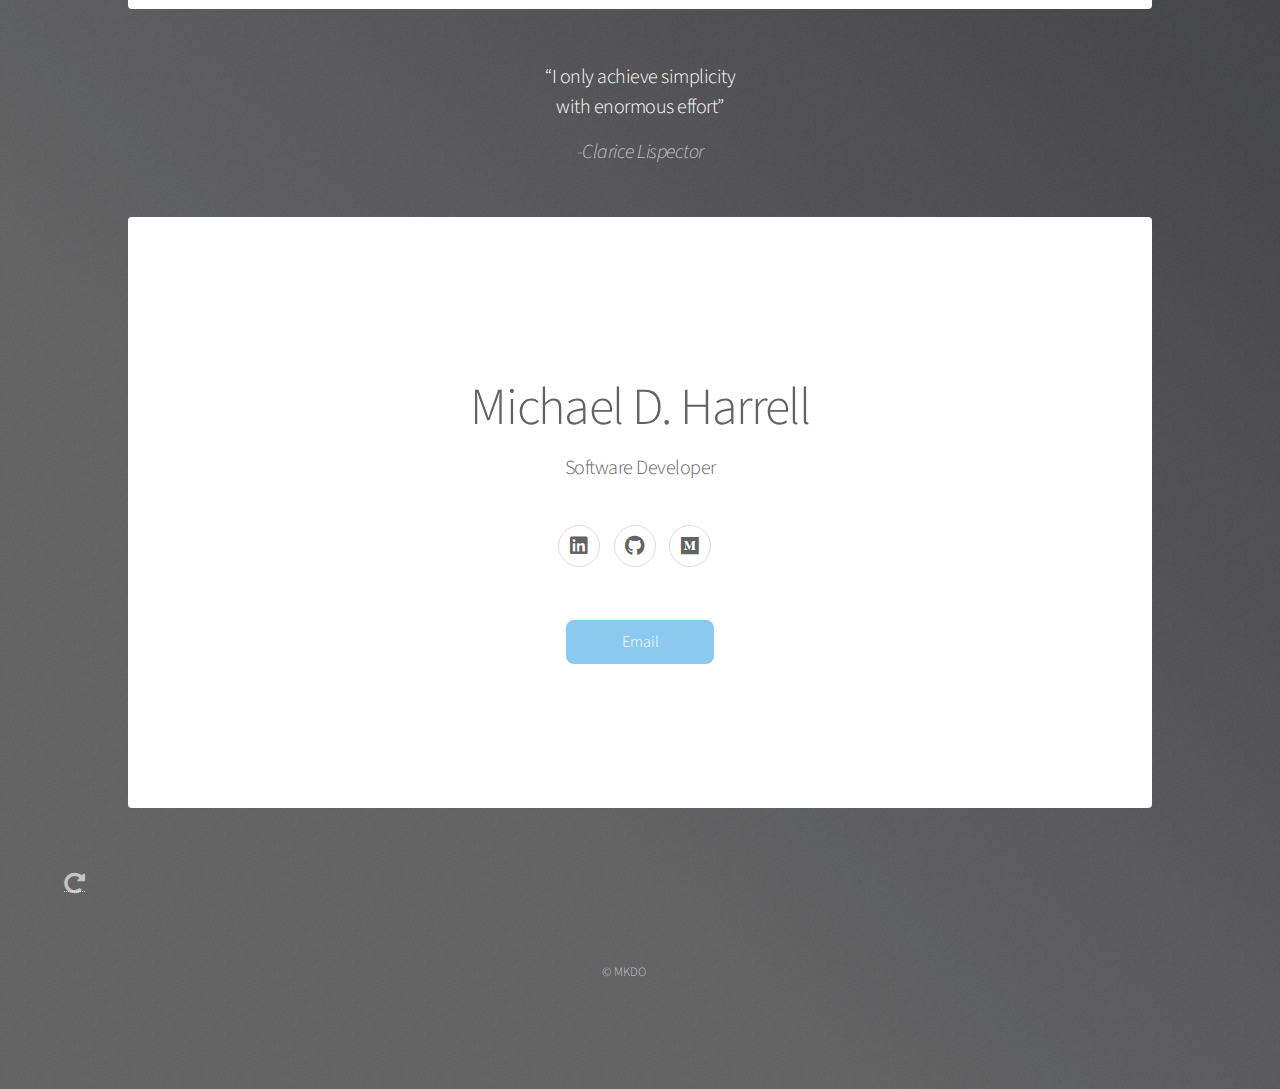
==== commit 295e2207: "updates URLS for timbre and shindy" ====
--- a/index.html
+++ b/index.html
@@ -55,7 +55,7 @@
 											</p>
 											<p>I have a healthy obsession for programming, learning, and developement from the backend to the front, and all the lines inbetween.
 											</p>
-											<p>Let's make something great together. </p>
+											<p>Let's make something great together.</p>
 										
 											
 										<ul class="actions">
@@ -84,7 +84,7 @@
 
 									<li>
 										<span class="image">
-											<a target="_blank"  href="https://youtu.be/STpEPL9vWhw">
+											<a target="_blank"  href="https://www.loom.com/share/9be26b74d3a4462fa9ec7cadee9a9412">
 											<img src="images/timbre2_screenshot.png" alt="timbre_app" />
 											</a>
 										</span>
@@ -101,7 +101,7 @@
 									<li>
 										
 										<span class="image">
-											<a target="_blank"  href="https://youtu.be/P2PpG6NVFHs">
+											<a target="_blank"  href="https://www.loom.com/share/7b3623665a544ce5b0a7f03d457a0cd7">
 											<img src="images/shindy_screenshot_smallv.jpg" alt="shindy" />
 											</a>
 										</span>
--- a/assets/css/main.css
+++ b/assets/css/main.css
@@ -3116,7 +3116,8 @@
 				#header.alt .logo img {
 					display: block;
 					margin: 0 auto;
-					max-width: 75%;
+					max-width: 45%;
+					border-radius: 50%;
 				}
 
 		@media screen and (max-width: 1280px) {
